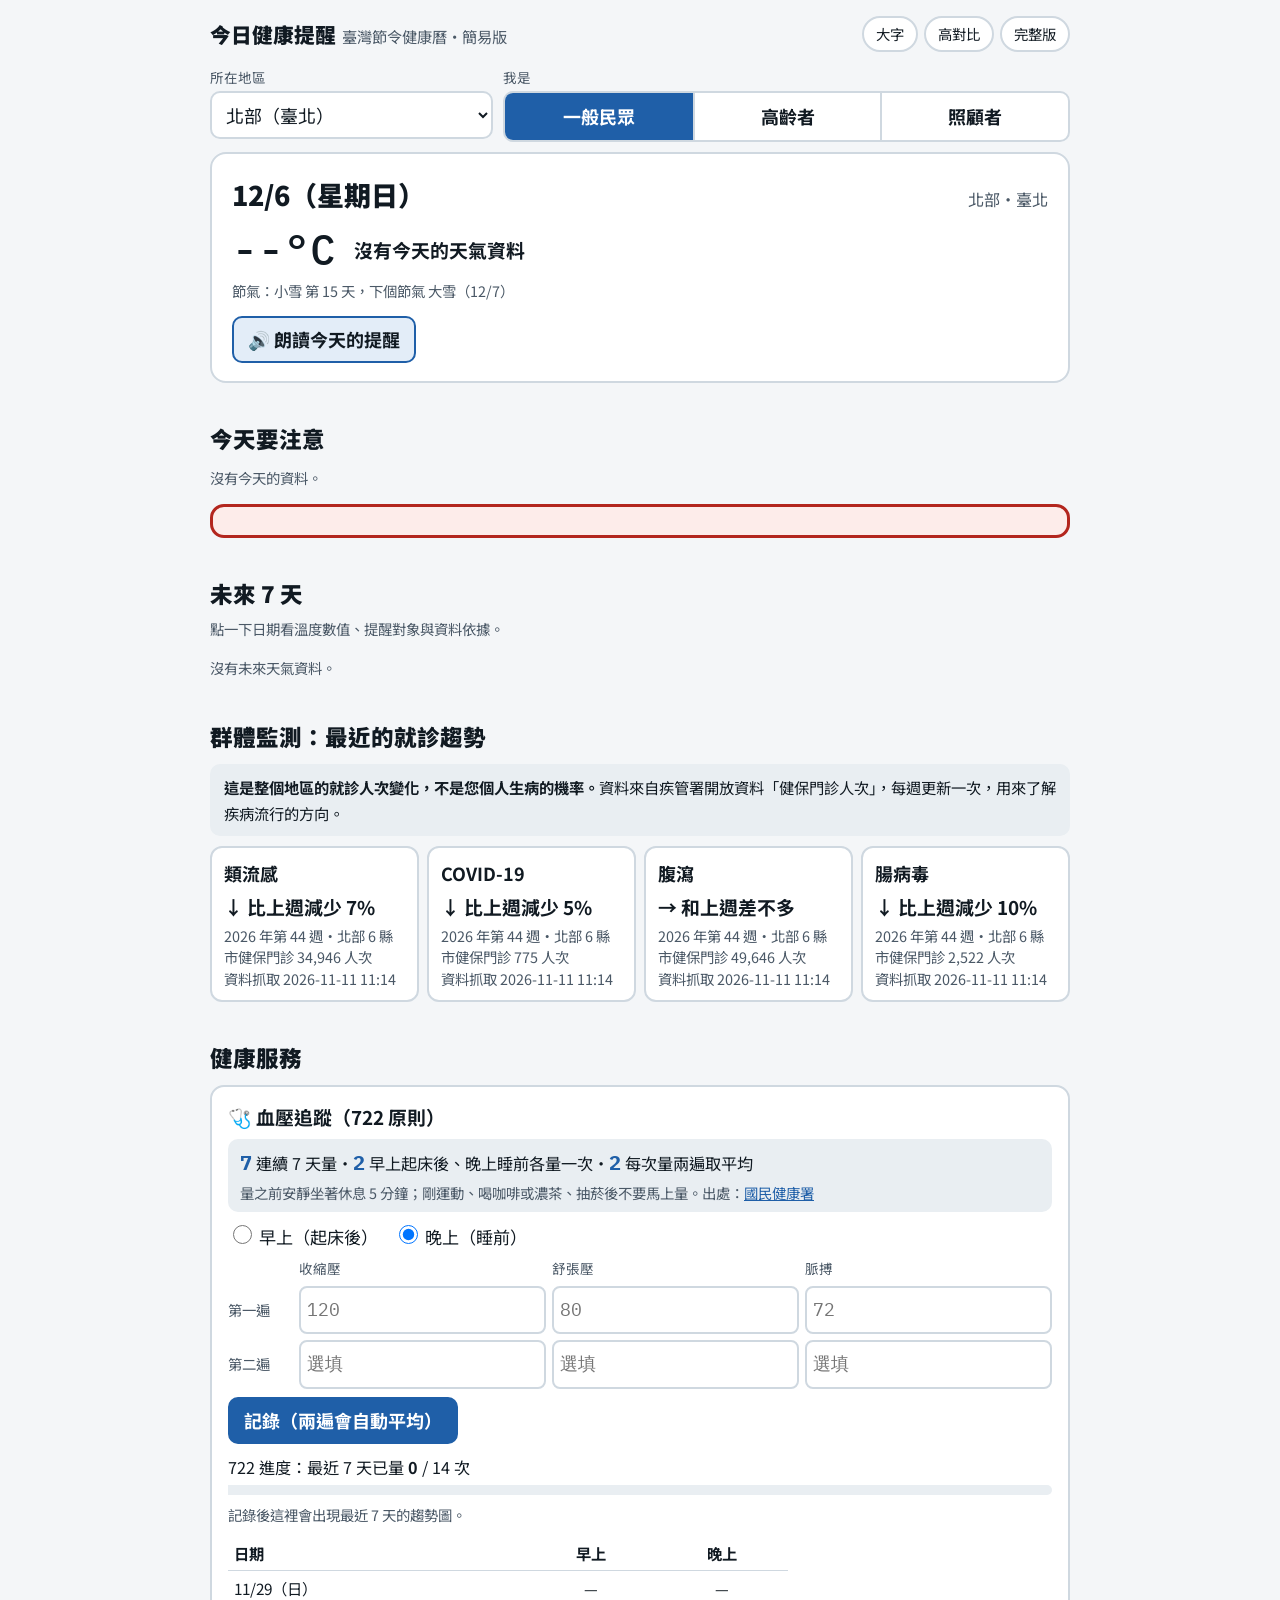
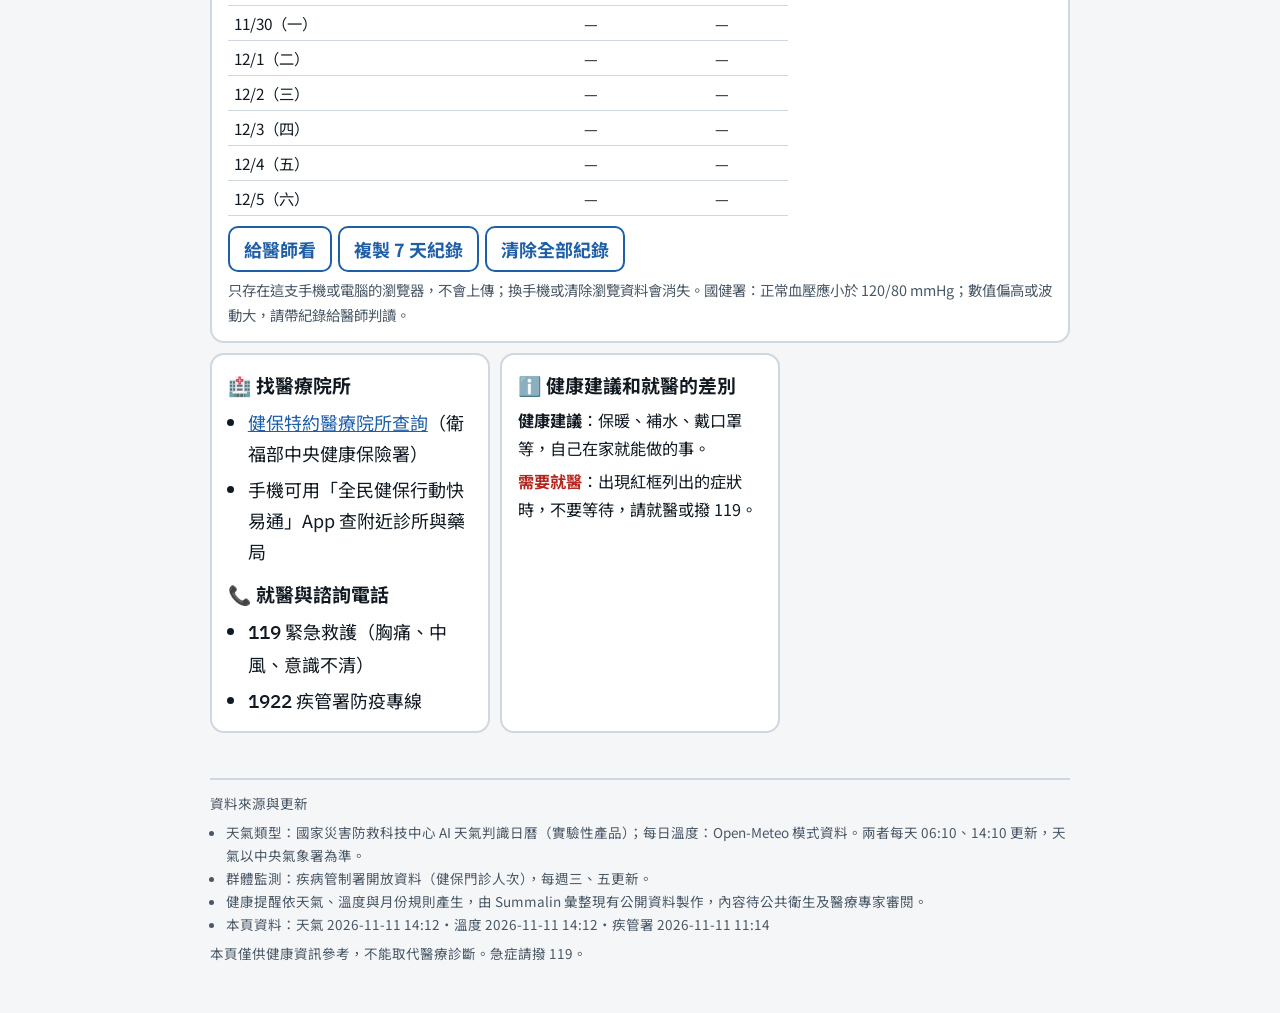
==== jieqi_health_web/site/v2/index.html @ 46d6a979 "新增第三版節令健康曆（依節氣與候排列）與 722 血壓追蹤；就醫警訊改用官方出處 - /v3/：每列一個節氣、分初候二候三候；本節氣統計與 1991–2020 同節氣平均比較；一年 24 節氣表；疾管" ====
<!doctype html>
<html lang="zh-Hant-TW">
<head>
<meta charset="utf-8">
<meta name="viewport" content="width=device-width, initial-scale=1, viewport-fit=cover">
<style>:root{padding-top:env(safe-area-inset-top,0px);padding-bottom:env(safe-area-inset-bottom,0px)}img{max-width:100%}[hidden]{display:none!important}</style>
</head>
<body>
<title>今日健康提醒</title>
<meta name="claude:viewport-fit-sides" content="cover">
<link rel="preconnect" href="https://fonts.googleapis.com">
<link rel="stylesheet" href="https://fonts.googleapis.com/css2?family=Noto+Sans+TC:wght@400;500;700;900&family=IBM+Plex+Mono:wght@500&display=swap">
<style>
/* 版型：單欄、大字、先給「今天要做什麼」，再給 7 天、群體監測與服務；所有風險同時有圖示＋文字等級 */
:root{
  --bg:#f4f6f8; --surface:#ffffff; --ink:#111a22; --muted:#4a5866; --line:#cfd8e0; --soft:#e9eef2;
  --accent:#1f5fa8; --accent-ink:#ffffff; --accent-soft:#e3edf8;
  --lv1:#2e7d5b; --lv2:#9a5b00; --lv3:#b3261e; --lv1-bg:#e3f2ea; --lv2-bg:#fdf0dc; --lv3-bg:#fbe4e2;
  --danger:#b3261e; --danger-bg:#fdecea;
  --f:"Noto Sans TC","PingFang TC","Microsoft JhengHei",sans-serif;
  --mono:"IBM Plex Mono",ui-monospace,Consolas,monospace;
  font-size:18px;
}
@media (prefers-color-scheme: dark){:root:not([data-theme="light"]){
  --bg:#0e141a; --surface:#16202a; --ink:#eef3f7; --muted:#a8b5c1; --line:#2c3a47; --soft:#1d2934;
  --accent:#7fb2ee; --accent-ink:#0e141a; --accent-soft:#1c2f45;
  --lv1:#6fd3a3; --lv2:#f2b45a; --lv3:#ff8a80; --lv1-bg:#173326; --lv2-bg:#3a2a12; --lv3-bg:#3f1c1a;
  --danger:#ff8a80; --danger-bg:#3f1c1a; color-scheme:dark}}
:root[data-theme="dark"]{
  --bg:#0e141a; --surface:#16202a; --ink:#eef3f7; --muted:#a8b5c1; --line:#2c3a47; --soft:#1d2934;
  --accent:#7fb2ee; --accent-ink:#0e141a; --accent-soft:#1c2f45;
  --lv1:#6fd3a3; --lv2:#f2b45a; --lv3:#ff8a80; --lv1-bg:#173326; --lv2-bg:#3a2a12; --lv3-bg:#3f1c1a;
  --danger:#ff8a80; --danger-bg:#3f1c1a; color-scheme:dark}
/* 高對比：黑底白字黃強調 */
:root[data-contrast="high"]{
  --bg:#000; --surface:#000; --ink:#fff; --muted:#fff; --line:#fff; --soft:#111;
  --accent:#ffd400; --accent-ink:#000; --accent-soft:#222;
  --lv1:#7dffb0; --lv2:#ffd400; --lv3:#ff6b6b; --lv1-bg:#000; --lv2-bg:#000; --lv3-bg:#000;
  --danger:#ff6b6b; --danger-bg:#000; color-scheme:dark}
:root[data-size="lg"]{font-size:22px}
body{background:var(--bg);color:var(--ink);font-family:var(--f);font-size:1rem;line-height:1.7;margin:0}
.wrap{max-width:860px;margin:0 auto;padding-block:16px 48px;padding-left:max(16px,env(safe-area-inset-left,0px));padding-right:max(16px,env(safe-area-inset-right,0px))}
a{color:var(--accent)}
button,select,input{font:inherit;color:var(--ink)}
:focus-visible{outline:3px solid var(--accent);outline-offset:2px}
.sub{font-size:.8rem;color:var(--muted)}
h2{font-size:1.25rem;margin:2rem 0 .5rem;font-weight:900}

/* 頂部 */
.top{display:flex;flex-wrap:wrap;align-items:center;justify-content:space-between;gap:8px 16px}
.brand{font-size:.85rem;color:var(--muted)}
.brand b{color:var(--ink);font-size:1.15rem;font-weight:900;margin-right:6px}
.tools{display:flex;flex-wrap:wrap;gap:6px}
.tbtn{border:2px solid var(--line);background:var(--surface);border-radius:999px;padding:4px 12px;font-size:.8rem;cursor:pointer}
.tbtn[aria-pressed="true"]{border-color:var(--accent);background:var(--accent);color:var(--accent-ink)}
.ctl{display:grid;grid-template-columns:minmax(0,1fr) minmax(0,2fr);gap:10px;margin:14px 0 10px}
@media (max-width:620px){.ctl{grid-template-columns:minmax(0,1fr)}}
.ctl label{display:block;font-size:.75rem;color:var(--muted);margin-bottom:2px}
select{width:100%;padding:8px 10px;border:2px solid var(--line);border-radius:10px;background:var(--surface)}
.seg{display:grid;grid-template-columns:repeat(3,minmax(0,1fr));border:2px solid var(--line);border-radius:10px;overflow:hidden;background:var(--surface)}
.seg button{border:0;background:transparent;padding:8px 4px;cursor:pointer;font-weight:700}
.seg button+button{border-left:2px solid var(--line)}
.seg button[aria-pressed="true"]{background:var(--accent);color:var(--accent-ink)}

/* 今日 */
.hero{background:var(--surface);border:2px solid var(--line);border-radius:16px;padding:18px 20px}
.hero-h{display:flex;flex-wrap:wrap;align-items:baseline;justify-content:space-between;gap:4px 12px}
.date{font-size:1.5rem;font-weight:900}
.place{font-size:.9rem;color:var(--muted)}
.wx{display:flex;flex-wrap:wrap;align-items:center;gap:6px 18px;margin:8px 0 4px}
.temp{font-family:var(--mono);font-size:2.4rem;font-weight:500;line-height:1.1;white-space:nowrap}
.wxt{font-size:1.05rem;font-weight:700}
.term{font-size:.8rem;color:var(--muted);margin-top:6px}
.read{margin-top:12px;border:2px solid var(--accent);background:var(--accent-soft);color:var(--ink);border-radius:10px;padding:6px 14px;font-weight:700;cursor:pointer}

/* 今天要注意 */
.items{display:flex;flex-direction:column;gap:10px}
.it{background:var(--surface);border:2px solid var(--line);border-left-width:8px;border-radius:12px;padding:12px 14px}
.it.l3{border-left-color:var(--lv3)}.it.l2{border-left-color:var(--lv2)}.it.l1{border-left-color:var(--lv1)}
.it-h{display:flex;flex-wrap:wrap;align-items:center;gap:6px 10px}
.it-h b{font-size:1.1rem}
.lv{font-size:.75rem;font-weight:900;padding:1px 10px;border-radius:999px;white-space:nowrap;border:2px solid currentColor}
.lv.l3{color:var(--lv3);background:var(--lv3-bg)}.lv.l2{color:var(--lv2);background:var(--lv2-bg)}.lv.l1{color:var(--lv1);background:var(--lv1-bg)}
.why{margin:4px 0 6px;color:var(--muted);font-size:.9rem}
.do{font-size:1rem}
.do b{color:var(--accent)}
.who{font-size:.8rem;color:var(--muted);margin-top:4px}
.check{list-style:none;margin:6px 0 0;padding:0;display:flex;flex-direction:column;gap:6px}
.check label{display:flex;gap:10px;align-items:flex-start;cursor:pointer}
.check input{width:1.3em;height:1.3em;margin-top:.2em;flex:none}
.check input:checked+span{text-decoration:line-through;color:var(--muted)}

/* 就醫 */
.danger{border:3px solid var(--danger);background:var(--danger-bg);border-radius:14px;padding:14px 16px;margin-top:14px}
.danger h3{margin:0 0 6px;font-size:1.1rem;color:var(--danger)}
.danger ul{margin:0;padding-left:1.2em}
.danger li+li{margin-top:4px}
.call{display:inline-block;font-family:var(--mono);font-weight:500;font-size:1.3rem;color:var(--danger);user-select:all}

/* 7 天 */
.days{display:flex;flex-direction:column;gap:8px}
details.day{background:var(--surface);border:2px solid var(--line);border-radius:12px}
details.day[open]{border-color:var(--accent)}
details.day summary{list-style:none;cursor:pointer;display:grid;grid-template-columns:5.2em 4.6em minmax(0,1fr) auto;gap:10px;align-items:center;padding:10px 12px}
details.day summary::-webkit-details-marker{display:none}
.dd{font-weight:900}
.dd small{display:block;font-weight:400;font-size:.75rem;color:var(--muted)}
.dt{font-family:var(--mono);font-size:.9rem;white-space:nowrap}
.dr{min-width:0}
.dr .rs{font-weight:700}
.dr .reason{display:block;font-size:.85rem;color:var(--muted)}
.chev{color:var(--muted);font-size:.8rem}
details.day[open] .chev{transform:rotate(180deg)}
@media (max-width:560px){details.day summary{grid-template-columns:4.4em minmax(0,1fr) auto}.dt{grid-column:2;grid-row:1}.dr{grid-column:1/-1;grid-row:2}.chev{grid-column:3;grid-row:1}}
.dbody{padding:0 14px 14px;border-top:1px dashed var(--line);font-size:.9rem}
.kv{display:grid;grid-template-columns:repeat(auto-fit,minmax(150px,1fr));gap:6px 14px;margin:10px 0}
.kv div span{display:block;font-size:.75rem;color:var(--muted)}
.kv div b{font-family:var(--mono);font-weight:500}
.src{font-size:.75rem;color:var(--muted);margin-top:8px}

/* 群體監測 */
.note{background:var(--soft);border-radius:10px;padding:10px 14px;font-size:.85rem}
.mon{display:grid;grid-template-columns:repeat(auto-fit,minmax(190px,1fr));gap:8px;margin-top:10px}
.mc{background:var(--surface);border:2px solid var(--line);border-radius:12px;padding:10px 12px}
.mc b{font-size:1rem}
.mc .chg{font-size:1.05rem;font-weight:700;margin:2px 0}
.mc .sub{line-height:1.5}

/* 服務 */
.svc{display:grid;grid-template-columns:repeat(auto-fit,minmax(240px,1fr));gap:10px}
.bpcard{grid-column:1/-1}
/* 血壓追蹤 */
.bpw h3{margin:0 0 6px;font-size:1.05rem}
.bp722{background:var(--soft);border-radius:10px;padding:8px 12px;font-size:.9rem;line-height:1.6}
.bp722 b{font-family:var(--mono);font-size:1.1rem;color:var(--accent)}
.bp722 .sub{display:block;margin-top:2px}
.bpslot{display:flex;flex-wrap:wrap;gap:6px 16px;margin:10px 0 6px;font-size:.95rem}
.bpslot input{width:1.1em;height:1.1em}
.bpgrid{display:grid;grid-template-columns:3.6em repeat(3,minmax(0,1fr));gap:6px;align-items:center;margin-bottom:8px}
.bph{font-size:.75rem;color:var(--muted)}
.bpr{font-size:.8rem;color:var(--muted)}
.bpgrid input{width:100%;box-sizing:border-box;padding:7px 6px;border:2px solid var(--line);border-radius:8px;background:var(--surface);font-family:var(--mono);font-size:1rem}
.bpprog{margin:10px 0 4px;font-size:.9rem}
.bpprog .bar{height:10px;background:var(--soft);border-radius:0 5px 5px 0;margin-top:4px;overflow:hidden}
.bpprog .bar i{display:block;height:100%;background:var(--accent);border-radius:0 5px 5px 0}
.bpchart{position:relative;margin:8px 0;max-width:560px}
.bpchart svg{width:100%;height:auto;display:block}
.bpchart .tip{position:absolute;pointer-events:none;background:var(--ink);color:var(--bg);font-size:.75rem;padding:3px 8px;border-radius:6px;white-space:nowrap;transform:translate(-50%,-115%)}
.bplg{display:flex;flex-wrap:wrap;gap:4px 14px;font-size:.8rem;color:var(--muted)}
.bplg i{display:inline-block;width:14px;height:3px;vertical-align:middle;margin-right:4px;border-radius:2px}
.bptblwrap{overflow-x:auto;max-width:560px}
.bptbl{border-collapse:collapse;width:100%;font-size:.85rem;font-variant-numeric:tabular-nums}
.bptbl th,.bptbl td{border-bottom:1px solid var(--line);padding:4px 6px;text-align:center;white-space:nowrap}
.bptbl th:first-child,.bptbl td:first-child{text-align:left}
.bptbl .avg td{font-weight:700;border-top:2px solid var(--line);white-space:normal}
.bpact{display:flex;flex-wrap:wrap;gap:6px;margin:10px 0 6px}
.bpdoc{border:2px solid var(--accent);border-radius:12px;padding:12px 14px;margin:6px 0;font-size:1.15rem;line-height:1.8}
.bpdoc h4{margin:0 0 4px;font-size:1.2rem}
.bpdoc table{border-collapse:collapse;width:100%;font-variant-numeric:tabular-nums}
.bpdoc td,.bpdoc th{border-bottom:1px solid var(--line);padding:2px 6px;text-align:center}
.bpdoc td:first-child,.bpdoc th:first-child{text-align:left}
.dsrc{display:block;font-size:.75rem;color:var(--muted)}

.card{background:var(--surface);border:2px solid var(--line);border-radius:14px;padding:14px 16px;min-width:0}
.card h3{margin:0 0 6px;font-size:1.05rem}
.bp{display:grid;grid-template-columns:repeat(3,minmax(0,1fr));gap:6px;margin:6px 0}
.bp label{font-size:.75rem;color:var(--muted)}
.bp input{width:100%;box-sizing:border-box;padding:8px;border:2px solid var(--line);border-radius:8px;background:var(--surface);font-family:var(--mono)}
.btn{border:2px solid var(--accent);background:var(--accent);color:var(--accent-ink);border-radius:10px;padding:6px 14px;font-weight:700;cursor:pointer}
.btn.ghost{background:transparent;color:var(--accent)}
.bplist{list-style:none;padding:0;margin:8px 0 0;font-size:.85rem}
.bplist li{display:flex;justify-content:space-between;gap:8px;border-top:1px dashed var(--line);padding:4px 0;font-variant-numeric:tabular-nums}
.links{margin:0;padding-left:1.1em}
.links li+li{margin-top:6px}
.msg{font-size:.85rem;margin-top:6px}

footer{margin-top:2.5rem;padding-top:12px;border-top:2px solid var(--line);font-size:.75rem;color:var(--muted)}
footer ul{padding-left:1.2em;margin:6px 0}
@media (prefers-reduced-motion:reduce){*{transition:none!important}}
</style>

<div class="wrap">
  <div class="top">
    <div class="brand"><b>今日健康提醒</b>臺灣節令健康曆・簡易版</div>
    <div class="tools" role="group" aria-label="顯示設定">
      <button class="tbtn" id="t-size" aria-pressed="false">大字</button>
      <button class="tbtn" id="t-contrast" aria-pressed="false">高對比</button>
      <a class="tbtn" href="../" style="text-decoration:none;color:inherit">完整版</a>
    </div>
  </div>

  <div class="ctl">
    <div><label for="region">所在地區</label>
      <select id="region"><option value="北部">北部（臺北）</option><option value="中部">中部（臺中）</option><option value="南部">南部（高雄）</option><option value="東部">東部（宜蘭）</option></select></div>
    <div><label id="role-l">我是</label>
      <div class="seg" role="group" aria-labelledby="role-l">
        <button data-role="public" aria-pressed="true">一般民眾</button>
        <button data-role="elder" aria-pressed="false">高齡者</button>
        <button data-role="carer" aria-pressed="false">照顧者</button>
      </div></div>
  </div>

  <section class="hero" aria-live="polite">
    <div class="hero-h"><div class="date" id="h-date">—</div><div class="place" id="h-place"></div></div>
    <div class="wx"><div class="temp" id="h-temp">--°C</div><div><div class="wxt" id="h-wx">讀取中…</div><div class="sub" id="h-wxsub"></div></div></div>
    <div class="term" id="h-term"></div>
    <button class="read" id="read" hidden>🔊 朗讀今天的提醒</button>
  </section>

  <h2 id="today-h">今天要注意</h2>
  <div class="items" id="items"></div>
  <div class="danger" id="danger"></div>

  <h2>未來 7 天</h2>
  <p class="sub" style="margin-top:-4px">點一下日期看溫度數值、提醒對象與資料依據。</p>
  <div class="days" id="days"></div>

  <h2>群體監測：最近的就診趨勢</h2>
  <div class="note"><b>這是整個地區的就診人次變化，不是您個人生病的機率。</b>資料來自疾管署開放資料「健保門診人次」，每週更新一次，用來了解疾病流行的方向。</div>
  <div class="mon" id="mon"></div>

  <h2>健康服務</h2>
  <div class="svc">
    <div class="card bpcard">
<div class="bpw" id="bpw">
  <h3>🩺 血壓追蹤（722 原則）</h3>
  <div class="bp722">
    <b>7</b> 連續 7 天量・<b>2</b> 早上起床後、晚上睡前各量一次・<b>2</b> 每次量兩遍取平均
    <span class="sub">量之前安靜坐著休息 5 分鐘；剛運動、喝咖啡或濃茶、抽菸後不要馬上量。出處：<a href="https://www.mohw.gov.tw/cp-2704-87239-1.html" target="_blank" rel="noopener">國民健康署</a></span>
  </div>
  <form id="bp-form" autocomplete="off">
    <div class="bpslot" role="radiogroup" aria-label="量測時段">
      <label><input type="radio" name="bp-slot" value="am" id="bp-am"> 早上（起床後）</label>
      <label><input type="radio" name="bp-slot" value="pm" id="bp-pm"> 晚上（睡前）</label>
    </div>
    <div class="bpgrid">
      <span></span><span class="bph">收縮壓</span><span class="bph">舒張壓</span><span class="bph">脈搏</span>
      <span class="bpr">第一遍</span>
      <input id="bp-s1" inputmode="numeric" aria-label="第一遍收縮壓" placeholder="120" required>
      <input id="bp-d1" inputmode="numeric" aria-label="第一遍舒張壓" placeholder="80" required>
      <input id="bp-p1" inputmode="numeric" aria-label="第一遍脈搏" placeholder="72">
      <span class="bpr">第二遍</span>
      <input id="bp-s2" inputmode="numeric" aria-label="第二遍收縮壓" placeholder="選填">
      <input id="bp-d2" inputmode="numeric" aria-label="第二遍舒張壓" placeholder="選填">
      <input id="bp-p2" inputmode="numeric" aria-label="第二遍脈搏" placeholder="選填">
    </div>
    <button class="btn" type="submit">記錄（兩遍會自動平均）</button>
  </form>
  <div class="msg" id="bp-msg" role="status"></div>
  <div class="bpprog" id="bp-prog"></div>
  <div class="bpchart" id="bp-chart"></div>
  <div class="bptblwrap"><table class="bptbl" id="bp-tbl"></table></div>
  <div class="bpact">
    <button class="btn ghost" type="button" id="bp-doc">給醫師看</button>
    <button class="btn ghost" type="button" id="bp-copy">複製 7 天紀錄</button>
    <button class="btn ghost" type="button" id="bp-clear">清除全部紀錄</button>
  </div>
  <div class="bpdoc" id="bp-docview" hidden></div>
  <div class="sub">只存在這支手機或電腦的瀏覽器，不會上傳；換手機或清除瀏覽資料會消失。國健署：正常血壓應小於 120/80 mmHg；數值偏高或波動大，請帶紀錄給醫師判讀。</div>
</div>

    </div>
    <div class="card">
      <h3>🏥 找醫療院所</h3>
      <ul class="links">
        <li><a href="https://info.nhi.gov.tw/INAE1000/INAE1000S01" target="_blank" rel="noopener">健保特約醫療院所查詢</a>（衛福部中央健康保險署）</li>
        <li>手機可用「全民健保行動快易通」App 查附近診所與藥局</li>
      </ul>
      <h3 style="margin-top:12px">📞 就醫與諮詢電話</h3>
      <ul class="links">
        <li><span class="call" style="font-size:1.05rem;color:var(--ink)">119</span> 緊急救護（胸痛、中風、意識不清）</li>
        <li><span class="call" style="font-size:1.05rem;color:var(--ink)">1922</span> 疾管署防疫專線</li>
      </ul>
    </div>
    <div class="card">
      <h3>ℹ️ 健康建議和就醫的差別</h3>
      <p style="margin:0;font-size:.9rem"><b>健康建議</b>：保暖、補水、戴口罩等，自己在家就能做的事。</p>
      <p style="margin:6px 0 0;font-size:.9rem"><b style="color:var(--danger)">需要就醫</b>：出現紅框列出的症狀時，不要等待，請就醫或撥 119。</p>
    </div>
  </div>

  <footer>
    <div>資料來源與更新</div>
    <ul>
      <li>天氣類型：國家災害防救科技中心 AI 天氣判識日曆（實驗性產品）；每日溫度：Open-Meteo 模式資料。兩者每天 06:10、14:10 更新，天氣以中央氣象署為準。</li>
      <li>群體監測：疾病管制署開放資料（健保門診人次），每週三、五更新。</li>
      <li>健康提醒依天氣、溫度與月份規則產生，由 Summalin 彙整現有公開資料製作，內容待公共衛生及醫療專家審閱。</li>
      <li id="f-upd"></li>
    </ul>
    本頁僅供健康資訊參考，不能取代醫療診斷。急症請撥 119。
  </footer>
</div>

<script>
(function(){
const $=id=>document.getElementById(id);
const esc=s=>String(s??'').replace(/[&<>"']/g,c=>({'&':'&amp;','<':'&lt;','>':'&gt;','"':'&quot;',"'":'&#39;'}[c]));
const WD='日一二三四五六';
let DATA=null, REGION='北部', ROLE='public';

// ===== 天文：太陽視黃經 =====
const rad=Math.PI/180;
function sunLon(jd){const T=(jd-2451545)/36525;const L0=280.46646+36000.76983*T+0.0003032*T*T;const M=(357.52911+35999.05029*T-0.0001537*T*T)*rad;const C=(1.914602-0.004817*T-0.000014*T*T)*Math.sin(M)+(0.019993-0.000101*T)*Math.sin(2*M)+0.000289*Math.sin(3*M);const om=(125.04-1934.136*T)*rad;const l=L0+C-0.00569-0.00478*Math.sin(om);return((l%360)+360)%360;}
const toJD=ms=>ms/86400000+2440587.5, fromJD=jd=>(jd-2440587.5)*86400000;
function solve(t,g){let jd=g;for(let i=0;i<8;i++){const d=((t-sunLon(jd)+540)%360)-180;jd+=d*365.2422/360;}return jd;}
function tw(jd){const t=new Date(fromJD(jd)+8*3600000);return{y:t.getUTCFullYear(),m:t.getUTCMonth()+1,d:t.getUTCDate()};}
function ymdJD(s){const[y,m,d]=s.split('-').map(Number);return toJD(Date.UTC(y,m-1,d,15,59));}
function todayYMD(){const t=tw(toJD(Date.now()));return`${t.y}-${String(t.m).padStart(2,'0')}-${String(t.d).padStart(2,'0')}`;}
function termAt(ymd){const jd=ymdJD(ymd),lon=sunLon(jd),i=Math.floor(lon/15);const st=solve(i*15,jd-(lon-i*15)*365.2422/360);return{jd,lon,i,st};}

// ===== 節氣內容（黃經 0,15,…,345）=====
const S={sp:'spring',su:'summer',au:'autumn',wi:'winter'};
const T=[
 ['春分',S.sp,'晝夜等長，鋒面頻繁；春季境外汙染與沙塵常使空品轉差。',['過敏性鼻炎、氣喘、COPD 惡化','溫差大，血壓波動'],['外出前查看空品 AQI','依醫囑使用藥物'],['空品預警連結社區據點與長照機構']],
 ['清明',S.sp,'春雨綿綿、氣溫回升，掃墓移動人潮多。',['腸病毒開始上升','掃墓跌倒、蜂螫、熱衰竭'],['掃墓避開正午、穿防滑鞋','祭品不要久放再吃'],['教保機構腸病毒衛教']],
 ['穀雨',S.sp,'雨量增加、轉為悶熱，黴菌與塵蟎容易孳生。',['腸病毒升溫','黴菌與塵蟎過敏','細菌性食物中毒'],['寢具熱水清洗、室內除濕','剩菜盡快冷藏'],['食品衛生稽查']],
 ['立夏',S.su,'入夏，氣溫明顯上升，梅雨鋒面即將報到。',['腸病毒接近高峰','熱傷害開始出現'],['少量多次喝水','住家內外倒積水'],['熱傷害預警上線']],
 ['小滿',S.su,'梅雨季，豪雨可能引發淹水與土石流。',['腸病毒高峰','淹水後鉤端螺旋體、類鼻疽'],['淹水清理穿雨鞋戴手套','準備防災包與 3 天份藥物'],['更新長照機構與行動不便者撤離名冊']],
 ['芒種',S.su,'梅雨後期，高溫高濕，午後雷陣雨。',['腸病毒重症好發','熱傷害','皮膚黴菌感染'],['室內熱時開冷氣或電扇','留意尿量減少與頭暈'],['熱危害警示發給關懷員']],
 ['夏至',S.su,'日照最長，午後雷陣雨頻繁。',['熱衰竭、熱中暑','腸胃炎','登革熱'],['10–14 時避免外出','室內也會中暑'],['設置清涼避暑據點']],
 ['小暑',S.su,'颱風季開始，炎熱潮濕。',['熱傷害','颱風外傷與停電'],['颱風前備妥藥物與行動電源','維生器材使用者備援電源'],['維生器材用電名冊與優先復電']],
 ['大暑',S.su,'全年最熱，高溫可達 35°C 以上。',['熱中暑','脫水、泌尿道感染','高溫心血管事件'],['分次喝水，心腎病人依醫囑','體溫持續上升、意識不清，立即就醫或撥 119'],['長照與居服排班避開高溫']],
 ['立秋',S.au,'名為入秋，實際仍炎熱，颱風活躍。',['颱風豪雨後類鼻疽、鉤端螺旋體','登革熱上升'],['災後清理戴口罩、雨鞋、手套','清除積水容器'],['災後感染症監測']],
 ['處暑',S.au,'暑氣漸消，南部仍濕熱，颱風豪雨不斷。',['登革熱升溫','開學後腸病毒小高峰'],['防蚊、清積水','出現重症警示徵象儘速就醫'],['登革熱擴散預警']],
 ['白露',S.au,'早晚轉涼，日夜溫差加大；南部登革熱進入高峰。',['登革熱高峰','開學群聚呼吸道感染','溫差血壓波動'],['早晚加外套','長者務必防蚊'],['準備疫苗接種動線']],
 ['秋分',S.au,'東北季風開始影響北部；秋颱與東北季風共伴易致豪雨。',['登革熱高峰','共伴效應豪雨','過敏性鼻炎'],['注意豪雨特報','鼻炎氣喘回診調藥'],['長照機構防災計畫檢查']],
 ['寒露',S.au,'北部轉涼、中南部乾燥；10/1 公費流感與新冠疫苗開打。',['流感、新冠接種期','空品轉差'],['65 歲以上儘早接種疫苗','依資格補種肺炎鏈球菌疫苗'],['機構住民與員工接種率追蹤']],
 ['霜降',S.au,'日夜溫差大，空品持續轉差。',['流感升溫','低溫心血管事件','皮膚乾癢'],['起床先坐起再下床','規律量血壓'],['低溫特報與獨居關懷名單']],
 ['立冬',S.wi,'入冬，東北季風增強；北部與東北部濕冷，中南部乾燥、溫差大。',['流感流行期','降溫後心肌梗塞、中風','一氧化碳中毒、諾羅病毒'],['頭頸手腳保暖','胸痛、單側無力打 119','熱水器裝在室外'],['寒流期間優先關懷獨居長者','機構腹瀉與發燒群聚通報']],
 ['小雪',S.wi,'冷空氣更頻繁，開始有大陸冷氣團；中南部 PM2.5 上升。',['流感、RSV、肺炎鏈球菌','寒流後一週內心血管事件','空汙加重 COPD'],['寒流後一週仍注意胸悶頭暈','AQI 高時戴口罩'],['寒流後急診量能']],
 ['大雪',S.wi,'寒流機會增加，平地可能低於 10°C。',['低溫死亡風險升高','一氧化碳中毒高峰','諾羅病毒群聚'],['不要燒炭取暖','貝類煮熟、肥皂洗手'],['低溫特報觸發獨居訪視與街友收容']],
 ['冬至',S.wi,'夜最長，寒流頻繁；進補與聚餐多。',['流感高峰','進補飲酒加重心血管負擔','一氧化碳、諾羅'],['進補不配酒','湯圓小口吃'],['門急診分流']],
 ['小寒',S.wi,'全年最冷時段之一，寒流常見。',['低溫心血管與呼吸道死亡高峰','失溫','一氧化碳中毒'],['室內也要穿暖','獨居長者每天聯繫家人'],['低溫特報當天電話問安與送餐察看']],
 ['大寒',S.wi,'最冷節氣，春節前人潮移動、聚餐多。',['流感、新冠升溫','低溫心血管事件','聚餐腸胃炎'],['返鄉前補打疫苗','依醫囑使用藥物'],['春節醫療院所輪值']],
 ['立春',S.sp,'冬春交替，冷氣團仍頻繁；春節返鄉聚集。',['春節後流感高峰','低溫心血管事件'],['不舒服不要拖到年後','長者坐離門口避風'],['機構訪客有症狀暫緩探視']],
 ['雨水',S.sp,'降雨增加、濕冷，春雨開始。',['呼吸道感染持續','濕滑跌倒'],['浴室防滑墊與扶手','雨天穿防滑鞋'],['居家無障礙與防跌補助宣導']],
 ['驚蟄',S.sp,'回暖但寒流可能回馬槍，蟲媒開始活動。',['溫差心血管事件','過敏、氣喘','境外移入登革熱'],['不要太早收起冬衣','返國發燒告知旅遊史'],['病媒蚊孳生源清除啟動']],
].map(a=>({n:a[0],s:a[1],c:a[2],f:a[3],e:a[4],g:a[5]}));

// ===== 天氣類型 → 健康風險 規則 =====
const G={
  old:'65 歲以上長者', solo:'獨居長者', cvd:'高血壓、心臟病、中風病史', dm:'糖尿病', ckd:'慢性腎病、洗腎',
  copd:'COPD、氣喘', baby:'嬰幼兒', ltc:'長照機構住民', unvax:'未接種疫苗者', outdoor:'戶外工作者',
  mob:'行動不便、失能者', home:'街友', vent:'使用居家呼吸器、製氧機者', oldhouse:'老舊公寓住戶', skin:'異位性皮膚炎', imm:'免疫力低下者', care:'照顧孫輩的長者', preg:'孕婦',
  allergy:'過敏性鼻炎、過敏體質', urt:'曾有蕁麻疹者', bed:'臥床、長期穿尿布者'
};
function parseWx(d){
  const t=(d.type||'')+' '+(d.season||''), m=+d.date.slice(5,7);
  let season=/冬/.test(d.season)?'wi':/梅/.test(d.season)?'me':/春/.test(d.season)?'sp':/夏/.test(d.season)?'su':/秋/.test(d.season)?'au':
    ([12,1,2].includes(m)?'wi':[3,4].includes(m)?'sp':[5,6].includes(m)?'me':[7,8,9].includes(m)?'su':'au');
  return{season,m,
    ne:/東北/.test(t), n:/偏北|北風|北方/.test(t)&&!/東北/.test(t), cold:/寒流|冷氣團|冷高壓|寒潮/.test(t),
    sw:/西南/.test(t), s:/偏南|南風/.test(t)&&!/西南/.test(t), e:/偏東|東風/.test(t)&&!/東北/.test(t),
    front:/鋒面/.test(t), ty:/颱/.test(t), high:/高壓|太平洋/.test(t)&&!/冷高壓/.test(t), conv:/對流|雷/.test(t),
    wet:d.rain||(/多雨|豪雨|大雨|降雨/.test(t)&&!/少雨/.test(t)), dry:/少雨|無雨|乾/.test(t)||(!d.rain&&!/雨/.test(t)),
    region:(t.match(/北部|中部|南部|東部|東北部|西半部|迎風/)||[''])[0]};
}
// 白話說明（本平台撰寫，非 NCDR 官方定義）
const WX_TEXT={
  '東北風少雨':'東北季風影響，北部、東北部多雲偶有短暫雨，中南部晴朗乾燥、日夜溫差大；中南部在背風側，空氣汙染物容易累積。',
  '東北風多雨':'東北季風帶來水氣，迎風面的北部、東北部與東部降雨明顯、濕冷；中南部多雲。',
  '偏北風':'風向偏北，冷空氣較直接南下，各地早晚偏涼；西半部大致晴朗乾燥，溫差大。',
};
function wxText(d,f){
  if(WX_TEXT[d.type])return WX_TEXT[d.type];
  const p=[];
  if(f.cold)p.push('冷空氣強，各地明顯降溫');
  if(f.ne)p.push('東北季風影響'); if(f.n)p.push('風向偏北，氣溫偏低');
  if(f.sw)p.push('西南氣流帶來充沛水氣，中南部易有大雨'); if(f.s)p.push('偏南風，溫暖潮濕');
  if(f.e)p.push('偏東風，東半部易有雨、西半部偏熱'); if(f.front)p.push('鋒面通過，降雨並可能降溫');
  if(f.ty)p.push('颱風影響，風雨與災害風險高'); if(f.high)p.push('高壓籠罩，晴朗炎熱');
  if(f.conv)p.push('午後對流旺盛，局部雷陣雨');
  p.push(f.wet?'有降雨':'降雨少');
  return p.join('，')+'。';
}
// 每日最高／最低溫（Open-Meteo），依地區取代表測站
function tempOf(date,region){
  const st=STN[region][0], s=DATA&&DATA.temp&&DATA.temp.stations&&DATA.temp.stations[st];
  if(!s||!s[date])return null;
  const pd=new Date(Date.parse(date+'T00:00:00Z')-86400000).toISOString().slice(0,10), p=s[pd], [mx,mn]=s[date];
  return{st,mx,mn,rng:mx-mn,dmn:p?mn-p[1]:0};
}
// 地區加權：某些風險在特定地區較明顯
const RW={air:{中部:1,南部:1,東部:-1},wetcold:{北部:1,東部:1,中部:-1,南部:-1},dengue:{南部:1,北部:-1,東部:-1},heat:{中部:0,南部:0}};
function risks(d,region){
  const f=parseWx(d), out=[], cool=['au','wi','sp'].includes(f.season), wintery=f.season==='wi'||[12,1,2].includes(f.m);
  const add=(k,lv,name,why,groups,act)=>{lv+=(RW[k]&&RW[k][region])||0; if(lv>=1)out.push({k,lv:Math.min(3,lv),name,why,groups:groups.map(g=>G[g]),act});};
  const tp=tempOf(d.date,region);
  const cold10=!!(tp&&tp.mn<=10), drop=!!(tp&&tp.dmn<=-5);
  const tt=tp?`（${tp.st}最低 ${tp.mn.toFixed(0)}°C${tp.dmn<=-3?`，比前一天低 ${(-tp.dmn).toFixed(0)}°C`:''}）`:'';
  const cvdOn=tp?(tp.mn<=16||drop||f.cold):((f.ne||f.n||f.cold)&&cool);
  if(cvdOn)
    add('cvd',f.cold||cold10||drop?3:(tp?(tp.mn<=13||wintery?2:1):(wintery?3:2)),'心血管・中風','冷空氣使氣溫下降、日夜溫差加大'+tt+'，血管收縮、血壓上升；低溫效應會延遲數天，冷空氣過後一週仍要留意。',
      ['old','cvd','dm','ckd','solo'],'早晚與清晨出門保暖頭頸手腳；每天量血壓、依醫囑使用藥物；「微笑」臉部不對稱、「舉手」一手垂下、「說你好」講不清楚，任一情形儘快撥 119 並記下發生時間（國健署）。');
  const fluSeason=[11,12,1,2].includes(f.m);
  if(f.ne||f.n||f.cold||(f.wet&&cool)||fluSeason)
    add('resp',wintery||f.cold||(tp&&tp.mn<=12)?3:2,'呼吸道感染',(fluSeason?'現在是流感流行期（約 11 月到隔年 2 月）；':'')+'涼冷天氣使人待在室內、門窗緊閉，流感、新冠、RSV 與肺炎鏈球菌容易傳播；長者重症比例最高。',
      ['old','baby','copd','ltc','unvax'],'接種流感、新冠、肺炎鏈球菌疫苗；有症狀戴口罩在家休息；出現呼吸困難、呼吸急促、發紺、血痰、胸痛、意識改變或低血壓等流感危險徵兆，儘速就醫（疾管署）。');
  if((f.ne||f.n)&&f.dry&&cool)
    add('air',1,'空氣品質・氣喘 COPD','東北季風期間中南部位於背風側，風弱時 PM2.5 等汙染物累積；乾冷空氣也會刺激呼吸道。',
      ['copd','cvd','old','baby'],'查看空品 AQI，超過 100 減少戶外活動並戴口罩；依醫囑使用藥物。');
  if(f.ne&&f.wet)
    add('wetcold',2,'濕冷・跌倒','迎風面持續降雨、濕冷，路面與浴室濕滑；濕冷也讓關節不適、活動量下降。',
      ['old','mob','solo'],'浴室加防滑墊與扶手，雨天外出穿防滑鞋；室內保持溫暖乾燥。');
  if(f.cold||((f.ne||f.n)&&wintery)||(tp&&tp.mn<=12))
    add('co',f.cold||(tp&&tp.mn<=8)?3:2,'一氧化碳中毒','天冷門窗緊閉、熱水器裝在室內或加蓋陽台，燃燒不完全產生一氧化碳。',
      ['oldhouse','solo','old'],'熱水器裝在室外、洗澡時開窗；頭痛頭暈想吐立即開窗離開；不要燒炭取暖。');
  if(f.dry&&cool&&(f.ne||f.n||f.cold))
    add('skin',1,'皮膚乾癢・乾燥型濕疹','空氣乾燥加上洗熱水澡，皮膚屏障受損；長者皮脂分泌少，小腿、背部容易乾裂發癢，抓破後可能感染。',
      ['old','skin','dm'],'洗澡水不超過 40°C、少用肥皂，洗完 3 分鐘內擦乳液；剪短指甲避免抓破。');
  // 過敏性鼻炎・蕁麻疹：日夜溫差大、天氣類型轉換、轉季月份
  const swing=tp?tp.rng>=8:(cool&&f.dry&&(f.ne||f.n)), turn=!!d._turn, shoulder=[3,4,10,11].includes(f.m);
  if(swing||turn||shoulder)
    add('allergy',(swing&&(turn||shoulder||(tp&&tp.rng>=10)))?2:1,'過敏性鼻炎・蕁麻疹','日夜溫差大或天氣型態轉換時，鼻黏膜與皮膚對冷熱刺激敏感，容易打噴嚏、鼻塞，或出現冷熱引起的蕁麻疹。'+(tp?`${tp.st}日夜溫差約 ${tp.rng.toFixed(0)}°C。`:'')+(turn?'這天的天氣類型和前一天不同。':''),
      ['allergy','urt','copd','skin'],'早晚出門戴口罩、圍巾保暖口鼻；依醫囑使用藥物。');
  // 濕疹・汗疹・黴菌：高溫高濕
  if(['su','me'].includes(f.season)&&(f.wet||f.s||f.sw||f.high||f.conv||f.season==='me'))
    add('eczema',f.season==='me'||f.wet?2:1,'濕疹・汗疹・皮膚黴菌','高溫潮濕讓汗水悶在皮膚皺摺處，容易長汗疹、濕疹，也利於黴菌（股癬、念珠菌）孳生；臥床與穿尿布的長者最常見。',
      ['bed','dm','old','baby'],'衣物選透氣吸汗材質，汗濕就換；皮膚皺摺處保持乾爽；照顧臥床者每 2 小時翻身並檢查尿布區皮膚。');
  const heatOld=['su','me'].includes(f.season)&&(f.high||f.s||f.conv||f.e||(f.sw&&!f.wet)||(f.season==='su'&&f.dry));
  if(tp?tp.mx>=30:heatOld)
    add('heat',tp?(tp.mx>=34?3:tp.mx>=32?2:1):(f.high||f.season==='su'?3:2),'熱傷害','高溫潮濕使身體散熱困難'+(tp?`（${tp.st}最高 ${tp.mx.toFixed(0)}°C）`:'')+'；長者體溫調節較差，在室內不開冷氣也可能中暑。',
      ['old','solo','cvd','ckd','outdoor','baby'],'10–14 時避免戶外活動，少量多次喝水；室內開冷氣或電扇；不舒服時先移到陰涼處、喝加少許鹽的冷開水；體溫持續上升、呼吸困難或意識持續不清，立即就醫或撥 119（國健署）。');
  if(f.wet&&(f.sw||f.front||f.ty||['me','su'].includes(f.season)))
    add('flood',f.ty?3:2,'豪雨後感染','豪雨淹水後，汙水與土壤散播鉤端螺旋體、類鼻疽菌；傷口接觸汙水易感染。',
      ['dm','ckd','imm','outdoor'],'清理時穿雨鞋、戴手套口罩；有傷口避免接觸汙水，發燒就醫並告知接觸史。');
  if(f.m>=6&&f.m<=11&&(f.wet||f.s||f.sw||f.season==='su'))
    add('dengue',f.m>=8&&f.m<=10?2:1,'登革熱','雨後積水容器孳生病媒蚊，氣溫高時傳播快；長者與二次感染者重症風險較高。',
      ['old','cvd','dm'],'清除積水容器、穿淺色長袖、用防蚊液；出現腹部疼痛及壓痛、持續性嘔吐、黏膜出血、嗜睡或躁動不安等重症警示徵象，儘速就醫並告知旅遊史（疾管署）。');
  if(f.ty)
    add('typhoon',3,'颱風外傷・停電','強風豪雨造成外傷、停電與交通中斷，維生器材與洗腎、透析治療可能受影響。',
      ['vent','ckd','mob','ltc'],'備妥 3 天份藥物、行動電源與備援電源；依通知提前撤離。');
  if(['me','su'].includes(f.season))
    add('gi',f.season==='su'?2:1,'食物中毒・腸胃炎','高溫潮濕利於細菌孳生，食物在室溫下放置過久易引起中毒。',
      ['ltc','baby','old'],'生熟食分開、剩菜盡快冷藏；腹瀉時補充水分電解質。');
  else if(wintery||f.m===11||f.m===3)
    add('gi',1,'諾羅病毒','冬季諾羅病毒流行，長照機構與學校容易群聚。',['ltc','baby','old'],'貝類煮熟；如廁後用肥皂洗手（酒精效果有限）；嘔吐物用漂白水處理。');
  if(f.m>=4&&f.m<=7)
    add('ev',f.m>=5&&f.m<=6?2:1,'腸病毒','每年 5–6 月為高峰，祖父母照顧孫輩時容易互相傳染。',['baby','care','preg'],'照顧嬰幼兒前後用肥皂洗手；孫輩有手足口症狀時避免共用餐具。');
  if(!out.length)
    out.push({k:'calm',lv:1,name:'天氣平穩',why:'這個天氣類型沒有明顯的健康風險訊號。',groups:[G.old],act:'維持規律作息，依醫囑使用藥物。'});
  return out.sort((a,b)=>b.lv-a.lv);
}
const SHORT={cvd:'心血管',resp:'呼吸道',air:'空品',wetcold:'濕冷',co:'一氧化碳',skin:'皮膚乾癢',allergy:'過敏',eczema:'濕疹',heat:'熱傷害',flood:'災後感染',dengue:'登革熱',typhoon:'颱風',gi:'腸胃',ev:'腸病毒',calm:'平穩'};
const ICON={cvd:'❤️',resp:'😷',air:'🌫️',wetcold:'🌧️',co:'⚠️',skin:'🧴',allergy:'🤧',eczema:'💦',heat:'🌡️',flood:'🌊',dengue:'🦟',typhoon:'🌀',gi:'🤢',ev:'👶',calm:'🙂'};
const ABBR={cvd:'心',resp:'呼',air:'空',wetcold:'濕',co:'碳',skin:'膚',allergy:'敏',eczema:'疹',heat:'熱',flood:'災',dengue:'登',typhoon:'颱',gi:'胃',ev:'腸',calm:'穩'};
const LVN=['','需留意','風險中','風險高'];

// ===== 季節性（月相對等級）=====
const SEA=[
 ['流感・新冠・呼吸道',[3,3,2,1,1,1,1,1,1,2,2,3]],['心血管・中風（低溫）',[3,3,2,1,0,0,1,1,0,1,2,3]],
 ['熱傷害',[0,0,0,1,2,3,3,3,2,1,0,0]],['登革熱',[0,0,0,0,1,1,2,3,3,3,2,1]],['腸病毒',[0,0,1,2,3,3,2,1,2,2,1,0]],
 ['腸胃道感染',[2,2,1,1,2,3,3,3,2,1,2,2]],['一氧化碳中毒',[3,3,1,0,0,0,0,0,0,0,1,3]],
 ['過敏・氣喘・COPD',[2,2,3,2,1,0,0,0,1,2,2,2]],['颱風豪雨後感染',[0,0,0,0,1,2,2,3,3,1,0,0]],
 ['過敏性鼻炎・蕁麻疹（轉季溫差）',[1,1,3,2,1,0,0,0,1,2,3,2]],['濕疹・汗疹・皮膚黴菌',[0,0,0,1,2,3,3,3,2,1,0,0]],
 ['皮膚乾癢（乾燥）',[3,3,2,1,0,0,0,0,0,1,2,3]]];

const STN={北部:['臺北'],中部:['臺中'],南部:['高雄'],東部:['宜蘭','花蓮']};
const CDCK=[['ili','類流感'],['covid','COVID-19'],['diarrhea','腹瀉'],['ev','腸病毒']];


// ===== 共用：就醫警訊（只收錄有官方出處的內容）=====
const DANGER={
  cvd:{sign:'「微笑」臉部兩邊不對稱、「舉手」有一隻手垂下、「說你好」講不清楚',act:'儘快撥 119，並記下發生時間',src:'國民健康署（2023/6/15）',url:'https://mohw.gov.tw/cp-16-74897-1.html'},
  resp:{sign:'呼吸困難、呼吸急促、發紺、血痰、胸痛、意識改變或低血壓（流感危險徵兆）',act:'儘速就醫',src:'疾病管制署（2026/11/3）',url:'https://www.mohw.gov.tw/cp-16-88360-1.html'},
  heat:{sign:'體溫持續上升、呼吸困難或意識持續不清',act:'立即就醫或撥 119；先移到陰涼處',src:'國民健康署（2025/6/20）',url:'https://mohw.gov.tw/cp-16-82821-1.html'},
  dengue:{sign:'腹部疼痛及壓痛、持續性嘔吐、黏膜出血、嗜睡或躁動不安（登革熱重症警示徵象）',act:'儘速就醫並告知旅遊史',src:'疾病管制署（2026/6/14）',url:'https://mohw.gov.tw/cp-16-86925-1.html'},
};
function dangerHTML(keys){
  const ds=[...new Set(keys)].filter(k=>DANGER[k]);
  return `<h3>⚠️ 出現這些情況，請就醫或撥 119</h3><ul>${ds.map(k=>`<li>${ICON[k]||''} ${DANGER[k].sign} → <b>${DANGER[k].act}</b><span class="dsrc">出處：<a href="${DANGER[k].url}" target="_blank" rel="noopener">${DANGER[k].src}</a></span></li>`).join('')}<li>任何緊急狀況 → <span class="call">119</span></li></ul>`;
}
const LVT=['','○ 需留意','● 風險中','▲ 風險高'];
const store={get(k,d){try{const v=localStorage.getItem(k);return v==null?d:JSON.parse(v);}catch(e){return d;}},set(k,v){try{localStorage.setItem(k,JSON.stringify(v));}catch(e){}}};
const md=s=>`${+s.slice(5,7)}/${+s.slice(8)}`;
const wdOf=s=>'日一二三四五六'[new Date(s+'T00:00:00Z').getUTCDay()];
function reasonOf(d){
  const t=tempOf(d.date,REGION), r=[], f=parseWx(d);
  if(t){
    if(t.dmn<=-3)r.push(`最低溫比前一天低 ${(-t.dmn).toFixed(0)}°C，注意保暖`);
    else if(t.mn<=12)r.push(`最低 ${t.mn.toFixed(0)}°C 偏冷，注意保暖`);
    if(t.mx>=32)r.push(`最高 ${t.mx.toFixed(0)}°C，注意補水防中暑`);
    if(t.rng>=8)r.push(`日夜溫差 ${t.rng.toFixed(0)}°C，早晚加衣`);
  }
  if(d.rain)r.push(f.ne?'東北季風帶來降雨，濕冷路滑':'有雨，路面濕滑');
  if([11,12,1,2].includes(f.m))r.push('流感流行期');
  if(!r.length)r.push('天氣變化不大');
  return r.slice(0,2).join('；');
}


// ===== 依身分的建議 =====
const ELDER={cvd:'早上起床先坐一下再下床；出門戴帽子、圍巾；每天量血壓，依醫囑使用藥物。',resp:'人多的地方戴口罩、勤洗手；還沒打流感疫苗，可以去打。',air:'空氣不好時少出門，出門戴口罩。',wetcold:'下雨路滑，出門穿防滑鞋，洗澡時小心地板。',co:'洗澡時打開窗戶，不要在屋內燒炭取暖。',skin:'洗澡水不要太燙，洗完擦乳液，不要抓破皮膚。',allergy:'早晚出門戴口罩，保暖口鼻；依醫囑使用藥物。',eczema:'流汗就換衣服，皮膚保持乾爽。',heat:'中午不要出門；每隔一段時間喝水；家裡開冷氣或電扇。',flood:'不要碰淹水的髒水，有傷口要包好。',dengue:'倒掉家裡積水，穿長袖、擦防蚊液。',typhoon:'準備 3 天份的藥和手電筒，聽從撤離通知。',gi:'食物要煮熟，剩菜冰起來，飯前便後洗手。',ev:'抱小孩前後要洗手。',calm:'維持規律作息，依醫囑使用藥物。'};
const CARER={cvd:['幫長輩量血壓並記錄','提醒出門前戴帽子、圍巾','讓長輩知道胸痛、單側無力要打 119'],resp:['確認長輩已接種流感、新冠疫苗','長輩發燒咳嗽時，幫忙戴口罩、減少訪客'],air:['查看空氣品質，空氣差時改在室內活動'],wetcold:['檢查浴室防滑墊和扶手','下雨天陪同外出，或延後外出'],co:['確認熱水器裝在室外、通風良好','提醒洗澡時開窗'],skin:['洗澡後幫長輩擦乳液，留意有沒有抓傷'],allergy:['早晚外出提醒戴口罩、圍巾'],eczema:['臥床長輩每 2 小時翻身，檢查皮膚皺摺與尿布區'],heat:['確認長輩家裡的室溫，必要時開冷氣','提醒長輩隔一段時間喝水'],flood:['清理環境時讓長輩避開汙水，傷口要包紮'],dengue:['巡一遍家裡的積水容器並倒掉'],typhoon:['確認藥品、手電筒、行動電源','使用維生器材的長輩準備備援電源'],gi:['檢查冰箱剩菜，不給長輩吃放太久的食物'],ev:['家中有幼兒時，大人照顧前後先洗手'],calm:['打電話問候長輩近況']};

// ===== 今日 =====
function todayData(){const ty=todayYMD();return DATA&&DATA.ncdr&&DATA.ncdr.days.find(x=>x.date===ty);}
function renderHero(){
  const ty=todayYMD(), tm=termAt(ty), s=tw(tm.st), dayN=Math.floor(tm.jd-tm.st)+1, nx=T[(tm.i+1)%24], nd=tw(solve(((tm.i+1)%24)*15,tm.st+15.2));
  $('h-date').textContent=`${md(ty)}（星期${wdOf(ty)}）`;
  $('h-place').textContent=`${REGION}・${STN[REGION][0]}`;
  $('h-term').textContent=`節氣：${T[tm.i].n} 第 ${dayN} 天，下個節氣 ${nx.n}（${nd.m}/${nd.d}）`;
  const d=todayData(), t=tempOf(ty,REGION);
  $('h-temp').textContent=t?`${t.mn.toFixed(0)}–${t.mx.toFixed(0)}°C`:'--°C';
  $('h-wx').textContent=d?`${d.type}${d.rain?'・有雨':''}`:'沒有今天的天氣資料';
  $('h-wxsub').textContent=d?reasonOf(d):'';
}
function renderItems(){
  const d=todayData(); const el=$('items');
  $('today-h').textContent=ROLE==='carer'?'今天要幫長輩注意什麼':ROLE==='elder'?'今天請您注意':'今天要注意';
  if(!d){el.innerHTML='<div class="sub">沒有今天的資料。</div>';$('danger').innerHTML='';return;}
  const rs=risks(d,REGION).slice(0,4), done=store.get('v2-done-'+todayYMD(),{});
  el.innerHTML=rs.map(r=>{
    let body;
    if(ROLE==='carer') body=`<ul class="check">${(CARER[r.k]||[r.act]).map((c,i)=>{const id=`ck-${r.k}-${i}`;return `<li><label for="${id}"><input type="checkbox" id="${id}" data-ck="${r.k}-${i}" ${done[r.k+'-'+i]?'checked':''}><span>${c}</span></label></li>`;}).join('')}</ul>`;
    else if(ROLE==='elder') body=`<div class="do">${ELDER[r.k]||r.act}</div>`;
    else body=`<div class="do"><b>建議：</b>${r.act}</div><div class="who">需要特別注意：${r.groups.join('、')}</div>`;
    return `<div class="it l${r.lv}"><div class="it-h"><span aria-hidden="true">${ICON[r.k]||''}</span><b>${r.name}</b><span class="lv l${r.lv}">${LVT[r.lv]}</span></div><div class="why">${r.why}</div>${body}</div>`;}).join('');
  el.querySelectorAll('input[data-ck]').forEach(c=>c.addEventListener('change',()=>{const o=store.get('v2-done-'+todayYMD(),{});o[c.dataset.ck]=c.checked;store.set('v2-done-'+todayYMD(),o);}));
  $('danger').innerHTML=dangerHTML(rs.map(r=>r.k));
}
// ===== 7 天 =====
function renderDays(){
  const ty=todayYMD(), days=((DATA&&DATA.ncdr&&DATA.ncdr.days)||[]).filter(d=>d.date>=ty).slice(0,7);
  $('days').innerHTML=days.length?days.map((d,i)=>{
    const t=tempOf(d.date,REGION), rs=risks(d,REGION), top=rs.filter(r=>r.lv>=2).slice(0,2), kind=d.kind==='obs'?'已判識':i===0?'今日推估':'AI 推估';
    return `<details class="day"${i===0?' open':''}><summary>
      <span class="dd">${i===0?'今天':md(d.date)}<small>${i===0?md(d.date)+' ':''}星期${wdOf(d.date)}</small></span>
      <span class="dt">${t?`${t.mn.toFixed(0)}–${t.mx.toFixed(0)}°`:'--'}</span>
      <span class="dr"><span class="rs">${top.length?top.map(r=>`${ICON[r.k]||''}${r.name.split('・')[0]}（${LVT[r.lv].slice(2)}）`).join('、'):'○ 無中高風險'}</span><span class="reason">${reasonOf(d)}</span></span>
      <span class="chev" aria-hidden="true">▼</span></summary>
      <div class="dbody">
        <div class="kv">
          <div><span>天氣類型</span><b>${esc(d.season)}・${esc(d.type)}${d.rain?'・有雨':''}</b></div>
          ${t?`<div><span>最低／最高溫</span><b>${t.mn.toFixed(1)}／${t.mx.toFixed(1)}°C</b></div><div><span>日夜溫差</span><b>${t.rng.toFixed(1)}°C</b></div><div><span>最低溫比前一天</span><b>${t.dmn>0?'+':''}${t.dmn.toFixed(1)}°C</b></div>`:''}
        </div>
        <div><b>提醒對象：</b>${[...new Set(rs.flatMap(r=>r.groups))].slice(0,8).join('、')}</div>
        <div style="margin-top:4px"><b>需要注意：</b>${rs.map(r=>`${ICON[r.k]||''}${r.name}（${LVT[r.lv].slice(2)}）`).join('、')}</div>
        <div class="src">資料依據：NCDR AI 天氣判識日曆（${kind}）；溫度 Open-Meteo（${STN[REGION][0]}，模式${d.kind==='obs'?'分析':'預報'}）；疾病對應為本平台依天氣、溫度、月份的規則，非個人診斷。</div>
      </div></details>`;}).join(''):'<div class="sub">沒有未來天氣資料。</div>';
}
// ===== 群體監測 =====
function renderMon(){
  if(!DATA||!DATA.cdc){$('mon').innerHTML='<div class="sub">沒有疾管署資料。</div>';return;}
  const up=(DATA.updated&&DATA.updated.cdc)||DATA.generated, scope={北部:'北部 6 縣市',中部:'中部 5 縣市',南部:'南部 6 縣市',東部:'東部 3 縣市'}[REGION];
  $('mon').innerHTML=CDCK.map(([k,name])=>{
    const R=DATA.cdc[k]&&DATA.cdc[k].regions[REGION]; if(!R)return'';
    const w=R.weeks, L=w[w.length-1], P=w[w.length-2], c=P&&P.opd?(L.opd-P.opd)/P.opd*100:0;
    const dir=Math.abs(c)<5?'→ 和上週差不多':c>0?`↑ 比上週增加 ${c.toFixed(0)}%`:`↓ 比上週減少 ${(-c).toFixed(0)}%`;
    return `<div class="mc"><b>${name}</b><div class="chg">${dir}</div><div class="sub">${L.y} 年第 ${L.w} 週・${scope}健保門診 ${L.opd.toLocaleString('zh-TW')} 人次<br>資料抓取 ${String(up).replace('T',' ').slice(0,16)}</div></div>`;}).join('');
}
// ===== 朗讀 =====
function speakText(){
  const d=todayData(), t=tempOf(todayYMD(),REGION), rs=d?risks(d,REGION).slice(0,3):[];
  let s=`今天${$('h-date').textContent}，${REGION}，`+(t?`氣溫${t.mn.toFixed(0)}到${t.mx.toFixed(0)}度。`:'')+(d?reasonOf(d)+'。':'');
  rs.forEach(r=>{s+=`${r.name.replace('・','、')}，${LVT[r.lv].slice(2)}。`+(ROLE==='elder'?(ELDER[r.k]||r.act):ROLE==='carer'?(CARER[r.k]||[r.act]).join('；'):r.act)+'。';});
  return s+'如果胸痛、呼吸困難或意識不清，請撥一一九。';
}
if('speechSynthesis' in window){$('read').hidden=false;
  $('read').addEventListener('click',()=>{const ss=window.speechSynthesis;if(ss.speaking){ss.cancel();$('read').textContent='🔊 朗讀今天的提醒';return;}
    const u=new SpeechSynthesisUtterance(speakText());u.lang='zh-TW';u.rate=.9;u.onend=()=>{$('read').textContent='🔊 朗讀今天的提醒';};
    ss.speak(u);$('read').textContent='⏹ 停止朗讀';});}

// ===== 設定 =====
function applyPrefs(){
  const sz=store.get('v2-size',false), hc=store.get('v2-contrast',false);
  document.documentElement.dataset.size=sz?'lg':''; $('t-size').setAttribute('aria-pressed',sz);
  if(hc)document.documentElement.dataset.contrast='high';else delete document.documentElement.dataset.contrast; $('t-contrast').setAttribute('aria-pressed',hc);
  document.querySelectorAll('.seg button').forEach(b=>b.setAttribute('aria-pressed',b.dataset.role===ROLE));
  $('region').value=REGION;
}
$('t-size').onclick=()=>{store.set('v2-size',!store.get('v2-size',false));applyPrefs();};
$('t-contrast').onclick=()=>{store.set('v2-contrast',!store.get('v2-contrast',false));applyPrefs();};
document.querySelectorAll('.seg button').forEach(b=>b.onclick=()=>{ROLE=b.dataset.role;store.set('v2-role',ROLE);applyPrefs();renderItems();});
$('region').onchange=e=>{REGION=e.target.value;store.set('v2-region',REGION);renderAll();};
REGION=store.get('v2-region','北部'); if(!STN[REGION])REGION='北部'; ROLE=store.get('v2-role','public');

function renderAll(){renderHero();renderItems();renderDays();renderMon();
  const up=(DATA&&DATA.updated)||{}; $('f-upd').textContent=`本頁資料：天氣 ${String(up.ncdr||'—').replace('T',' ').slice(0,16)}・溫度 ${String(up.temp||'—').replace('T',' ').slice(0,16)}・疾管署 ${String(up.cdc||'—').replace('T',' ').slice(0,16)}`;}
applyPrefs(); renderHero();
fetch('../data.json',{cache:'no-cache'}).then(r=>{if(!r.ok)throw new Error(r.status);return r.json();}).then(j=>{
  DATA=j; if(j.ncdr&&j.ncdr.days){j.ncdr.days.forEach((d,i)=>{const p=j.ncdr.days[i-1];d._turn=!!(p&&p.type!==d.type);});}
  renderAll();
}).catch(()=>{$('h-wx').textContent='讀不到資料，請稍後再試';});
})();
// ===== 血壓追蹤（722 原則）：資料只存本機瀏覽器 =====
(function(){
const KEY='jq-bp722';
const $b=id=>document.getElementById(id);
if(!$b('bpw'))return;
const pad=n=>String(n).padStart(2,'0');
const ymdLocal=dt=>`${dt.getFullYear()}-${pad(dt.getMonth()+1)}-${pad(dt.getDate())}`;
const load=()=>{try{return JSON.parse(localStorage.getItem(KEY)||'[]');}catch(e){return[];}};
const save=L=>{try{localStorage.setItem(KEY,JSON.stringify(L.slice(-200)));}catch(e){$b('bp-msg').textContent='這個瀏覽器無法儲存紀錄（可能是無痕模式）。';}};
const SL={am:'早上',pm:'晚上'};
const status=(s,d)=>s<120&&d<80?['低於 120/80，在國健署建議的正常範圍','var(--lv1)']:['高於正常值 120/80，請持續記錄並帶給醫師看','var(--lv2)'];
function last7(){const out=[],t=new Date();for(let i=6;i>=0;i--){const x=new Date(t);x.setDate(t.getDate()-i);out.push(ymdLocal(x));}return out;}
function windowRecs(L){const days=last7();return{days,recs:L.filter(r=>days.includes(r.date))};}
const fmtR=r=>r?`${r.s}/${r.d}${r.p?`<small> ${r.p}</small>`:''}`:'—';
function avg(rs){if(!rs.length)return null;const a=k=>Math.round(rs.reduce((x,r)=>x+r[k],0)/rs.length);const ps=rs.filter(r=>r.p);return{s:a('s'),d:a('d'),p:ps.length?Math.round(ps.reduce((x,r)=>x+r.p,0)/ps.length):0,n:rs.length};}

function render(){
  const L=load(), {days,recs}=windowRecs(L), A=avg(recs);
  const get=(d,sl)=>recs.find(r=>r.date===d&&r.slot===sl);
  // 進度
  $b('bp-prog').innerHTML=`722 進度：最近 7 天已量 <b>${recs.length}</b> / 14 次<div class="bar"><i style="width:${recs.length/14*100}%"></i></div>`;
  // 表格
  $b('bp-tbl').innerHTML='<thead><tr><th>日期</th><th>早上</th><th>晚上</th></tr></thead><tbody>'+
    days.map(d=>`<tr><td>${+d.slice(5,7)}/${+d.slice(8)}（${'日一二三四五六'[new Date(d+'T00:00:00').getDay()]}）</td><td>${fmtR(get(d,'am'))}</td><td>${fmtR(get(d,'pm'))}</td></tr>`).join('')+
    (A?`<tr class="avg"><td>7 天平均</td><td colspan="2">${A.s}/${A.d}${A.p?`・脈搏 ${A.p}`:''}（${A.n} 次）<br><span style="color:${status(A.s,A.d)[1]}">${status(A.s,A.d)[0]}</span></td></tr>`:'')+'</tbody>';
  drawChart(days,recs);
  $b('bp-doc').disabled=$b('bp-copy').disabled=!recs.length;
  if(!$b('bp-docview').hidden)renderDoc();
}
function drawChart(days,recs){
  const el=$b('bp-chart');
  if(!recs.length){el.innerHTML='<div class="sub">記錄後這裡會出現最近 7 天的趨勢圖。</div>';return;}
  const W=340,H=170,pl=30,pr=8,pt=10,pb=22, lo=50, hi=180;
  const x=(i,sl)=>pl+(i+(sl==='am'?.3:.7))*(W-pl-pr)/7, y=v=>pt+(H-pt-pb)*(1-(Math.max(lo,Math.min(hi,v))-lo)/(hi-lo));
  const pts=recs.map(r=>({r,i:days.indexOf(r.date)})).sort((a,b)=>a.i-b.i||(a.r.slot==='am'?-1:1));
  const path=k=>pts.map((p,j)=>`${j?'L':'M'}${x(p.i,p.r.slot).toFixed(1)},${y(p.r[k]).toFixed(1)}`).join('');
  let g='';
  [60,80,100,120,140,160].forEach(v=>{g+=`<line x1="${pl}" x2="${W-pr}" y1="${y(v)}" y2="${y(v)}" stroke="var(--line)" stroke-width="${v===120||v===80?1.5:.6}" ${v===120||v===80?'stroke-dasharray="4 3"':''}/><text x="${pl-4}" y="${y(v)+3}" text-anchor="end" font-size="9" fill="var(--muted)">${v}</text>`;});
  days.forEach((d,i)=>{g+=`<text x="${pl+(i+.5)*(W-pl-pr)/7}" y="${H-6}" text-anchor="middle" font-size="9" fill="var(--muted)">${+d.slice(5,7)}/${+d.slice(8)}</text>`;});
  g+=`<path d="${path('s')}" fill="none" stroke="var(--accent)" stroke-width="2" stroke-linejoin="round"/>`;
  g+=`<path d="${path('d')}" fill="none" stroke="var(--ink)" stroke-width="2" stroke-dasharray="5 3" stroke-linejoin="round"/>`;
  pts.forEach(p=>{const cx=x(p.i,p.r.slot);
    g+=`<circle cx="${cx}" cy="${y(p.r.s)}" r="4" fill="var(--accent)" stroke="var(--surface)" stroke-width="2"/><rect x="${cx-4}" y="${y(p.r.d)-4}" width="8" height="8" fill="var(--ink)" stroke="var(--surface)" stroke-width="2"/>`;});
  el.innerHTML=`<svg viewBox="0 0 ${W} ${H}" role="img" aria-label="最近 7 天血壓趨勢圖">${g}</svg><div class="tip" hidden></div>
    <div class="bplg"><span><i style="background:var(--accent)"></i>● 收縮壓</span><span><i style="background:var(--ink)"></i>■ 舒張壓（虛線）</span><span><i style="background:var(--line)"></i>灰色虛線：正常上限 120／80</span><span>每天左點為早上、右點為晚上</span></div>`;
  const svg=el.querySelector('svg'), tip=el.querySelector('.tip');
  const move=e=>{const b=svg.getBoundingClientRect(), px=(e.clientX-b.left)/b.width*W;let best=null,bd=1e9;pts.forEach(p=>{const dx=Math.abs(x(p.i,p.r.slot)-px);if(dx<bd){bd=dx;best=p;}});
    if(!best||bd>25){tip.hidden=true;return;}tip.hidden=false;tip.style.left=(x(best.i,best.r.slot)/W*100)+'%';tip.style.top=(y(best.r.s)/H*b.height)+'px';
    tip.textContent=`${+best.r.date.slice(5,7)}/${+best.r.date.slice(8)} ${SL[best.r.slot]}：${best.r.s}/${best.r.d}${best.r.p?` 脈搏 ${best.r.p}`:''}`;};
  svg.addEventListener('pointermove',move);svg.addEventListener('pointerdown',move);svg.addEventListener('pointerleave',()=>tip.hidden=true);
}
function docText(){
  const {days,recs}=windowRecs(load()), A=avg(recs), get=(d,sl)=>recs.find(r=>r.date===d&&r.slot===sl), f=r=>r?`${r.s}/${r.d}${r.p?` 脈搏${r.p}`:''}`:'—';
  return `居家血壓紀錄（722 原則）${+days[0].slice(5,7)}/${+days[0].slice(8)}–${+days[6].slice(5,7)}/${+days[6].slice(8)}\n`+days.map(d=>`${+d.slice(5,7)}/${+d.slice(8)} 早 ${f(get(d,'am'))}　晚 ${f(get(d,'pm'))}`).join('\n')+(A?`\n7 天平均 ${A.s}/${A.d}${A.p?` 脈搏${A.p}`:''}（共 ${A.n} 次）`:'');
}
function renderDoc(){
  const {days,recs}=windowRecs(load()), A=avg(recs), get=(d,sl)=>recs.find(r=>r.date===d&&r.slot===sl), f=r=>r?`${r.s}/${r.d}${r.p?` <small>脈搏 ${r.p}</small>`:''}`:'—';
  $b('bp-docview').innerHTML=`<h4>居家血壓紀錄（722 原則）</h4><div class="sub">每次量兩遍取平均・單位 mmHg</div><table><tr><th>日期</th><th>早上</th><th>晚上</th></tr>${days.map(d=>`<tr><td>${+d.slice(5,7)}/${+d.slice(8)}</td><td>${f(get(d,'am'))}</td><td>${f(get(d,'pm'))}</td></tr>`).join('')}</table>${A?`<div style="margin-top:6px"><b>7 天平均 ${A.s}/${A.d}</b>${A.p?`・脈搏 ${A.p}`:''}（共 ${A.n} 次）</div>`:''}`;
}
const now=new Date(); ($b(now.getHours()<12?'bp-am':'bp-pm')).checked=true;
$b('bp-form').addEventListener('submit',e=>{e.preventDefault();
  const n=id=>{const v=$b(id).value.trim();return v===''?null:+v;};
  const s1=n('bp-s1'),d1=n('bp-d1'),p1=n('bp-p1'),s2=n('bp-s2'),d2=n('bp-d2'),p2=n('bp-p2');
  const ok=(s,d)=>s>=50&&s<=260&&d>=30&&d<=180&&s>d;
  if(!ok(s1,d1)){$b('bp-msg').textContent='第一遍請輸入正確的收縮壓與舒張壓，例如 120 和 80。';return;}
  if((s2!=null||d2!=null)&&!ok(s2,d2)){$b('bp-msg').textContent='第二遍的數字不完整或不正確；只量一遍可以留白。';return;}
  const rs=[[s1,d1,p1]];if(s2!=null)rs.push([s2,d2,p2]);
  const mean=i=>Math.round(rs.reduce((x,r)=>x+r[i],0)/rs.length), ps=rs.map(r=>r[2]).filter(Boolean);
  const slot=document.querySelector('input[name="bp-slot"]:checked').value, date=ymdLocal(new Date());
  const rec={date,slot,s:mean(0),d:mean(1),p:ps.length?Math.round(ps.reduce((a,b)=>a+b,0)/ps.length):0,n:rs.length};
  const L=load(), had=L.findIndex(r=>r.date===date&&r.slot===slot); if(had>=0)L.splice(had,1); L.push(rec); save(L);
  const st=status(rec.s,rec.d);
  $b('bp-msg').innerHTML=`${had>=0?'已更新':'已記錄'}今天${SL[slot]}：<b>${rec.s}/${rec.d}</b>${rs.length>1?'（兩遍平均）':''}・<span style="color:${st[1]}">${st[0]}</span>`;
  ['bp-s1','bp-d1','bp-p1','bp-s2','bp-d2','bp-p2'].forEach(id=>$b(id).value='');
  render();});
$b('bp-doc').onclick=()=>{const v=$b('bp-docview');v.hidden=!v.hidden;$b('bp-doc').textContent=v.hidden?'給醫師看':'收起';if(!v.hidden){renderDoc();v.scrollIntoView({behavior:'smooth',block:'nearest'});}};
$b('bp-copy').onclick=()=>{const t=docText();
  const fb=()=>{const v=$b('bp-docview');v.hidden=false;renderDoc();const r=document.createRange();r.selectNodeContents(v);const s=getSelection();s.removeAllRanges();s.addRange(r);$b('bp-msg').textContent='無法自動複製，已選取紀錄，請按住或按 Ctrl+C 複製。';};
  try{navigator.clipboard.writeText(t).then(()=>{$b('bp-msg').textContent='已複製最近 7 天的紀錄，可貼到 LINE 或簡訊給醫師或家人。';},fb);}catch(e){fb();}};
$b('bp-clear').onclick=()=>{const b=$b('bp-clear');if(b.dataset.c){save([]);b.dataset.c='';b.textContent='清除全部紀錄';$b('bp-msg').textContent='已清除全部紀錄。';render();}else{b.dataset.c='1';b.textContent='再按一次確定清除';setTimeout(()=>{if(b.dataset.c){b.dataset.c='';b.textContent='清除全部紀錄';}},5000);}};
render();
})();

</script>

</body>
</html>
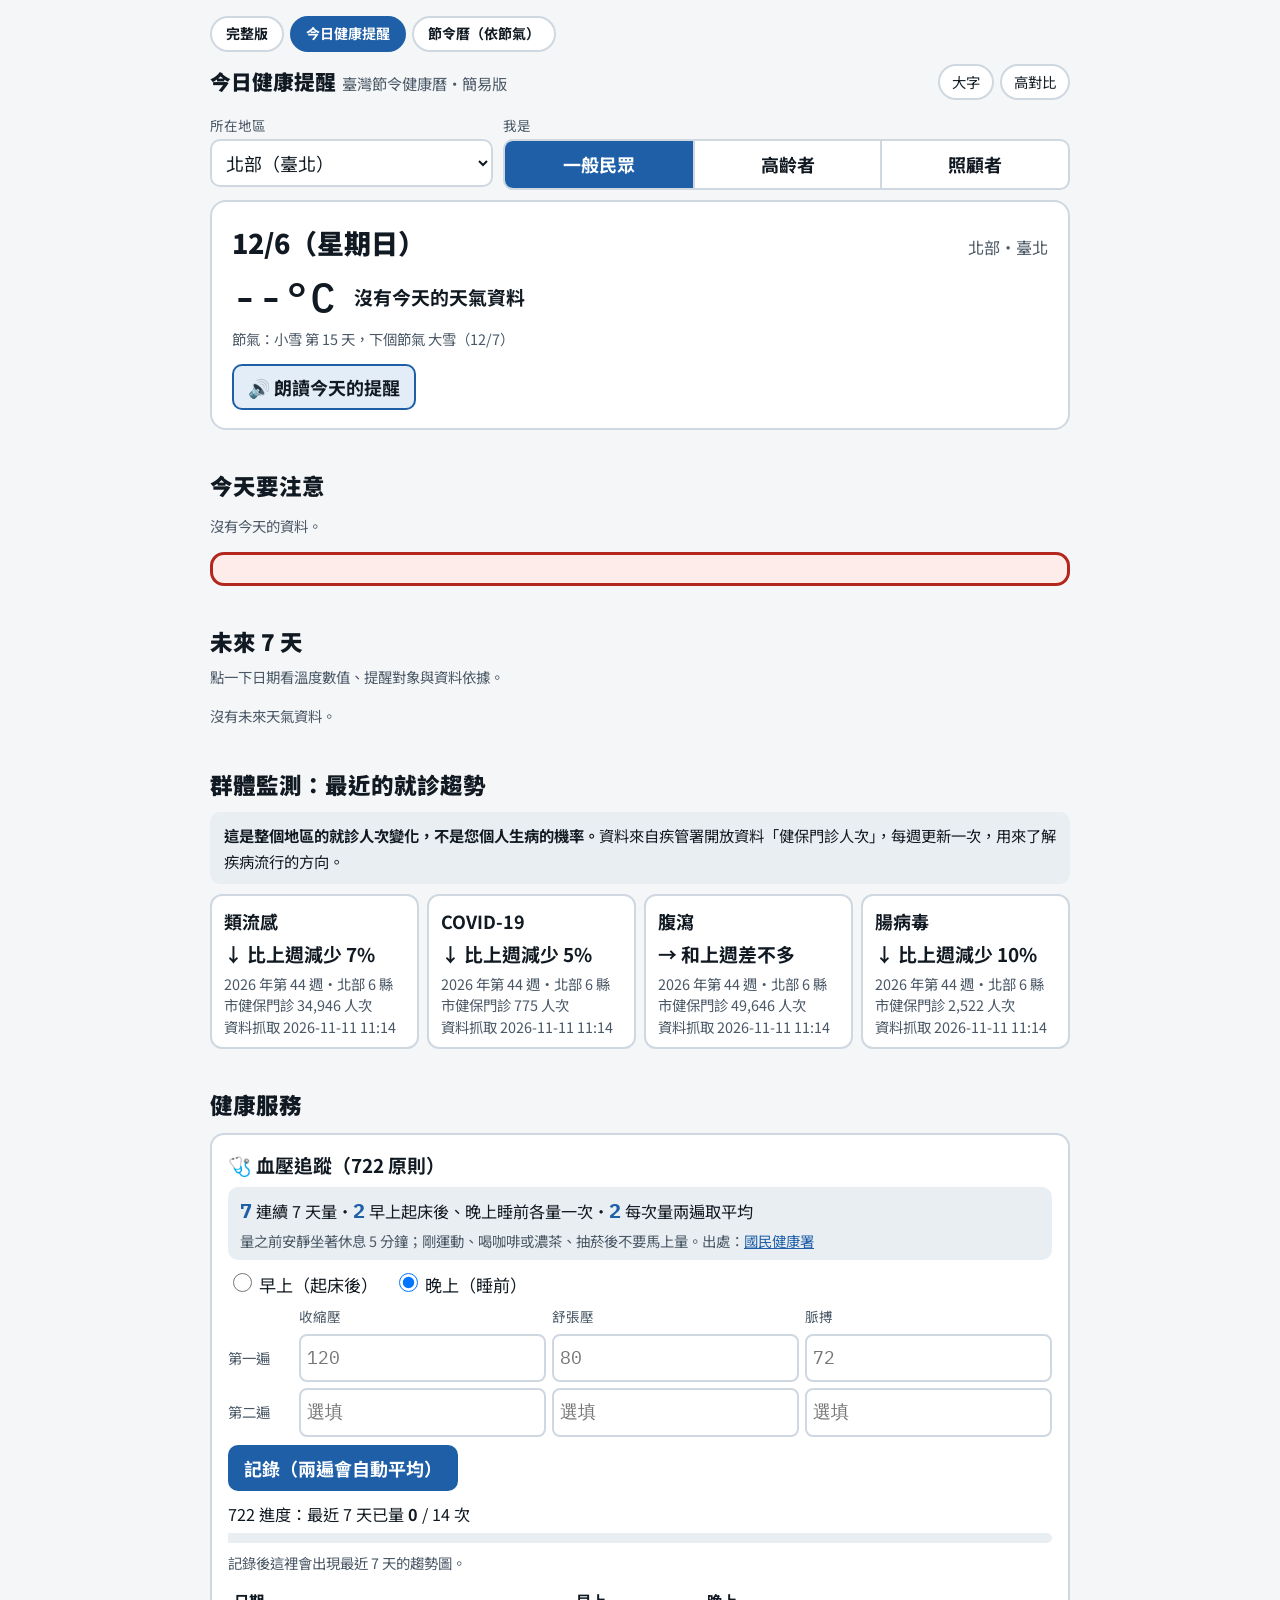
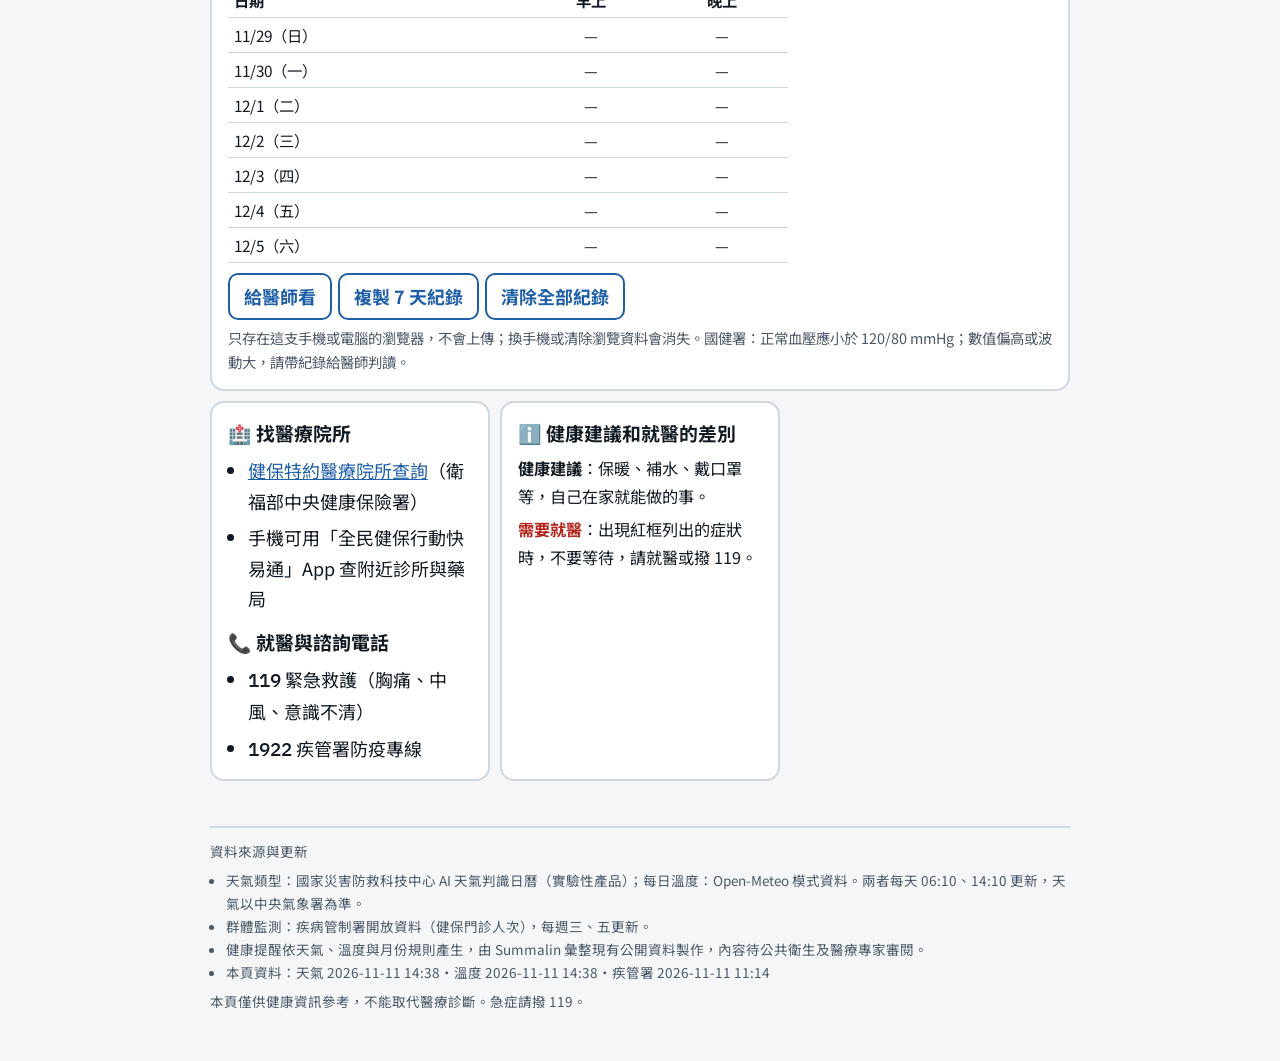
==== commit f661b895: "三個版本加入一致的版本切換列（完整版／今日健康提醒／節令曆） Co-Authored-By: Claude Opus 5.5 <noreply@anthropic.com>" ====
--- a/jieqi_health_web/site/v2/index.html
+++ b/jieqi_health_web/site/v2/index.html
@@ -47,6 +47,11 @@
 h2{font-size:1.25rem;margin:2rem 0 .5rem;font-weight:900}
 
 /* 頂部 */
+.vnav{display:flex;flex-wrap:wrap;gap:6px;margin:0 0 12px;font-size:14px}
+.vnav a{display:inline-block;padding:4px 14px;border:2px solid var(--line);border-radius:999px;background:var(--surface);color:var(--ink);text-decoration:none;font-weight:700}
+.vnav a:hover{border-color:var(--accent)}
+.vnav a[aria-current="page"]{background:var(--accent);border-color:var(--accent);color:var(--accent-ink,#fff)}
+
 .top{display:flex;flex-wrap:wrap;align-items:center;justify-content:space-between;gap:8px 16px}
 .brand{font-size:.85rem;color:var(--muted)}
 .brand b{color:var(--ink);font-size:1.15rem;font-weight:900;margin-right:6px}
@@ -180,12 +185,12 @@
 </style>
 
 <div class="wrap">
+  <nav class="vnav" aria-label="切換版本"><a href="../">完整版</a><a href="../v2/" aria-current="page">今日健康提醒</a><a href="../v3/">節令曆（依節氣）</a></nav>
   <div class="top">
     <div class="brand"><b>今日健康提醒</b>臺灣節令健康曆・簡易版</div>
     <div class="tools" role="group" aria-label="顯示設定">
       <button class="tbtn" id="t-size" aria-pressed="false">大字</button>
       <button class="tbtn" id="t-contrast" aria-pressed="false">高對比</button>
-      <a class="tbtn" href="../" style="text-decoration:none;color:inherit">完整版</a>
     </div>
   </div>
 
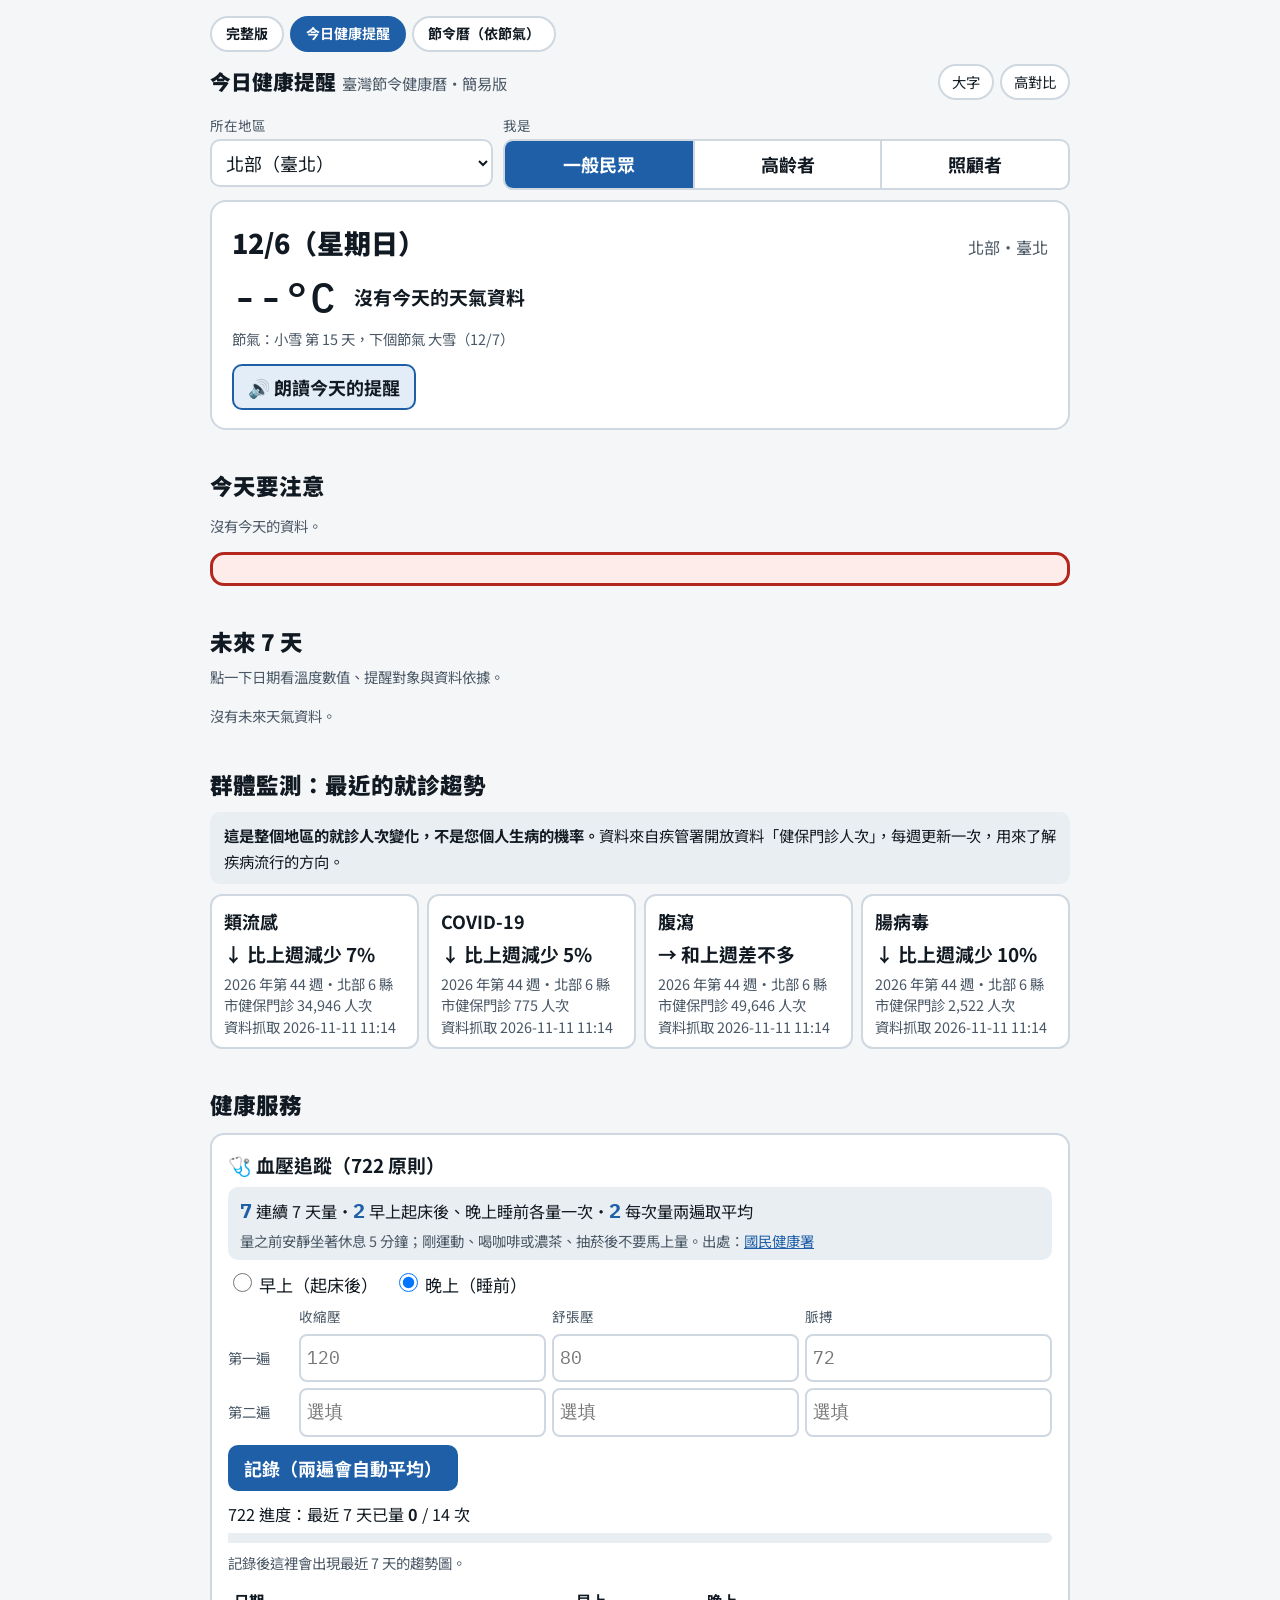
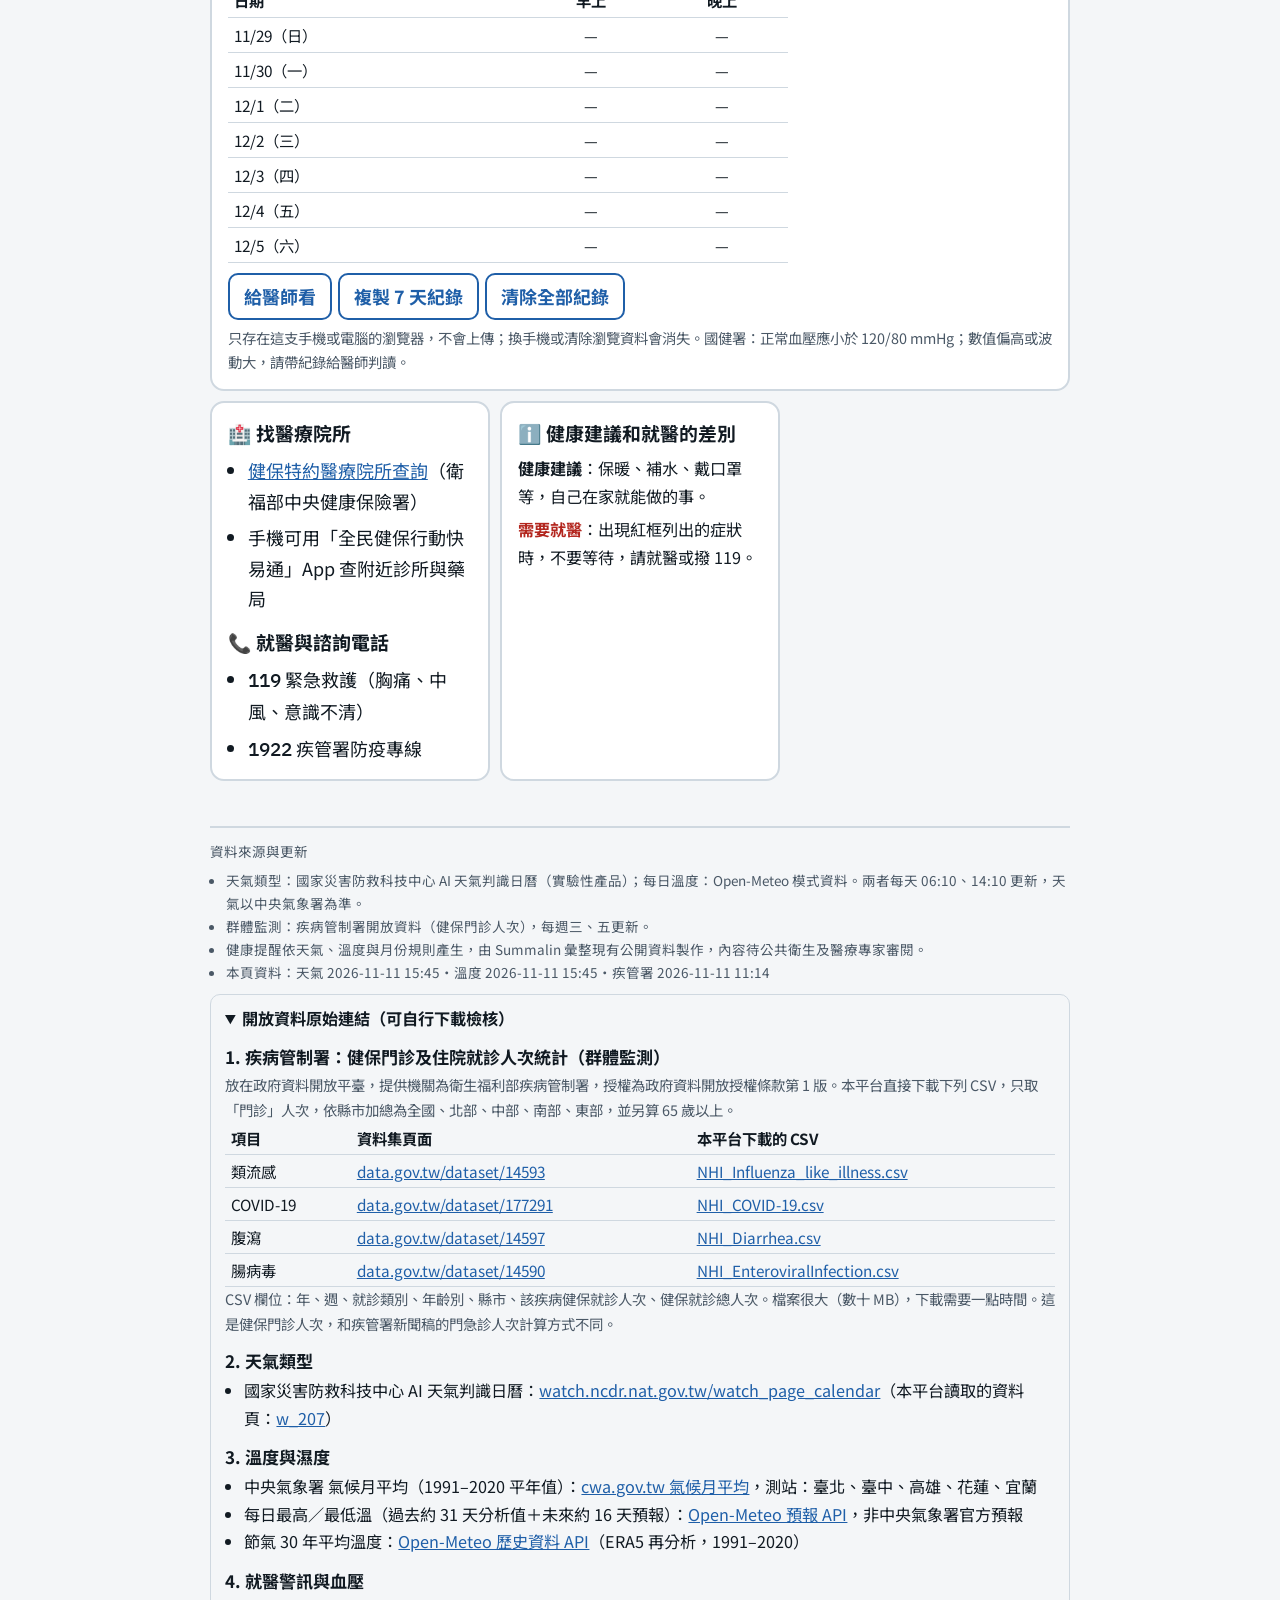
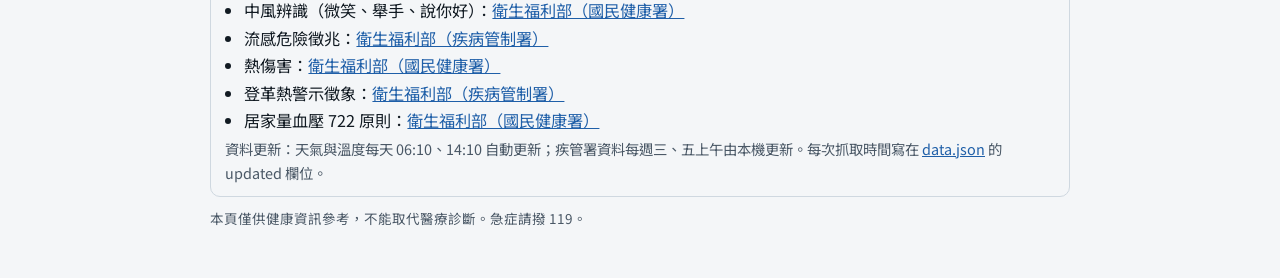
==== commit 746bb8b5: "頁尾加入開放資料原始連結（資料集頁面與 CSV），方便自行檢核 Co-Authored-By: Claude Opus 5.5 <noreply@anthropic.com>" ====
--- a/jieqi_health_web/site/v2/index.html
+++ b/jieqi_health_web/site/v2/index.html
@@ -292,6 +292,52 @@
       <li>健康提醒依天氣、溫度與月份規則產生，由 Summalin 彙整現有公開資料製作，內容待公共衛生及醫療專家審閱。</li>
       <li id="f-upd"></li>
     </ul>
+<details class="srcs" open>
+  <summary>開放資料原始連結（可自行下載檢核）</summary>
+  <style>
+  .srcs{margin:10px 0;padding:10px 14px;border:1px solid var(--line);border-radius:10px;font-size:.9rem;line-height:1.7;color:var(--ink)}
+  .srcs summary{cursor:pointer;font-weight:700}
+  .srcs h4{margin:10px 0 2px;font-size:.95rem}
+  .srcs ul{margin:2px 0;padding-left:1.2em}
+  .srcs table{border-collapse:collapse;width:100%;font-size:.85rem}
+  .srcs th,.srcs td{border-bottom:1px solid var(--line);padding:3px 6px;text-align:left;vertical-align:top}
+  .srcs .sub{color:var(--muted);font-size:.8rem}
+  .srcs a{word-break:break-all}
+  </style>
+  <h4>1. 疾病管制署：健保門診及住院就診人次統計（群體監測）</h4>
+  <div class="sub">放在政府資料開放平臺，提供機關為衛生福利部疾病管制署，授權為政府資料開放授權條款第 1 版。本平台直接下載下列 CSV，只取「門診」人次，依縣市加總為全國、北部、中部、南部、東部，並另算 65 歲以上。</div>
+  <table>
+    <tr><th>項目</th><th>資料集頁面</th><th>本平台下載的 CSV</th></tr>
+    <tr><td>類流感</td><td><a href="https://data.gov.tw/dataset/14593" target="_blank" rel="noopener">data.gov.tw/dataset/14593</a></td><td><a href="https://od.cdc.gov.tw/eic/NHI_Influenza_like_illness.csv" target="_blank" rel="noopener">NHI_Influenza_like_illness.csv</a></td></tr>
+    <tr><td>COVID-19</td><td><a href="https://data.gov.tw/dataset/177291" target="_blank" rel="noopener">data.gov.tw/dataset/177291</a></td><td><a href="https://od.cdc.gov.tw/eic/NHI_COVID-19.csv" target="_blank" rel="noopener">NHI_COVID-19.csv</a></td></tr>
+    <tr><td>腹瀉</td><td><a href="https://data.gov.tw/dataset/14597" target="_blank" rel="noopener">data.gov.tw/dataset/14597</a></td><td><a href="https://od.cdc.gov.tw/eic/NHI_Diarrhea.csv" target="_blank" rel="noopener">NHI_Diarrhea.csv</a></td></tr>
+    <tr><td>腸病毒</td><td><a href="https://data.gov.tw/dataset/14590" target="_blank" rel="noopener">data.gov.tw/dataset/14590</a></td><td><a href="https://od.cdc.gov.tw/eic/NHI_EnteroviralInfection.csv" target="_blank" rel="noopener">NHI_EnteroviralInfection.csv</a></td></tr>
+  </table>
+  <div class="sub">CSV 欄位：年、週、就診類別、年齡別、縣市、該疾病健保就診人次、健保就診總人次。檔案很大（數十 MB），下載需要一點時間。這是健保門診人次，和疾管署新聞稿的門急診人次計算方式不同。</div>
+
+  <h4>2. 天氣類型</h4>
+  <ul>
+    <li>國家災害防救科技中心 AI 天氣判識日曆：<a href="https://watch.ncdr.nat.gov.tw/watch_page_calendar" target="_blank" rel="noopener">watch.ncdr.nat.gov.tw/watch_page_calendar</a>（本平台讀取的資料頁：<a href="https://watch.ncdr.nat.gov.tw/w_207" target="_blank" rel="noopener">w_207</a>）</li>
+  </ul>
+
+  <h4>3. 溫度與濕度</h4>
+  <ul>
+    <li>中央氣象署 氣候月平均（1991–2020 平年值）：<a href="https://www.cwa.gov.tw/V8/C/C/Statistics/monthlymean.html" target="_blank" rel="noopener">cwa.gov.tw 氣候月平均</a>，測站：臺北、臺中、高雄、花蓮、宜蘭</li>
+    <li>每日最高／最低溫（過去約 31 天分析值＋未來約 16 天預報）：<a href="https://open-meteo.com/en/docs" target="_blank" rel="noopener">Open-Meteo 預報 API</a>，非中央氣象署官方預報</li>
+    <li>節氣 30 年平均溫度：<a href="https://open-meteo.com/en/docs/historical-weather-api" target="_blank" rel="noopener">Open-Meteo 歷史資料 API</a>（ERA5 再分析，1991–2020）</li>
+  </ul>
+
+  <h4>4. 就醫警訊與血壓</h4>
+  <ul>
+    <li>中風辨識（微笑、舉手、說你好）：<a href="https://mohw.gov.tw/cp-16-74897-1.html" target="_blank" rel="noopener">衛生福利部（國民健康署）</a></li>
+    <li>流感危險徵兆：<a href="https://www.mohw.gov.tw/cp-16-88360-1.html" target="_blank" rel="noopener">衛生福利部（疾病管制署）</a></li>
+    <li>熱傷害：<a href="https://mohw.gov.tw/cp-16-82821-1.html" target="_blank" rel="noopener">衛生福利部（國民健康署）</a></li>
+    <li>登革熱警示徵象：<a href="https://mohw.gov.tw/cp-16-86925-1.html" target="_blank" rel="noopener">衛生福利部（疾病管制署）</a></li>
+    <li>居家量血壓 722 原則：<a href="https://www.mohw.gov.tw/cp-2704-87239-1.html" target="_blank" rel="noopener">衛生福利部（國民健康署）</a></li>
+  </ul>
+  <div class="sub">資料更新：天氣與溫度每天 06:10、14:10 自動更新；疾管署資料每週三、五上午由本機更新。每次抓取時間寫在 <a href="https://summalintw-boop.github.io/taiwan-jieqi-health/data.json" target="_blank" rel="noopener">data.json</a> 的 updated 欄位。</div>
+</details>
+
     本頁僅供健康資訊參考，不能取代醫療診斷。急症請撥 119。
   </footer>
 </div>
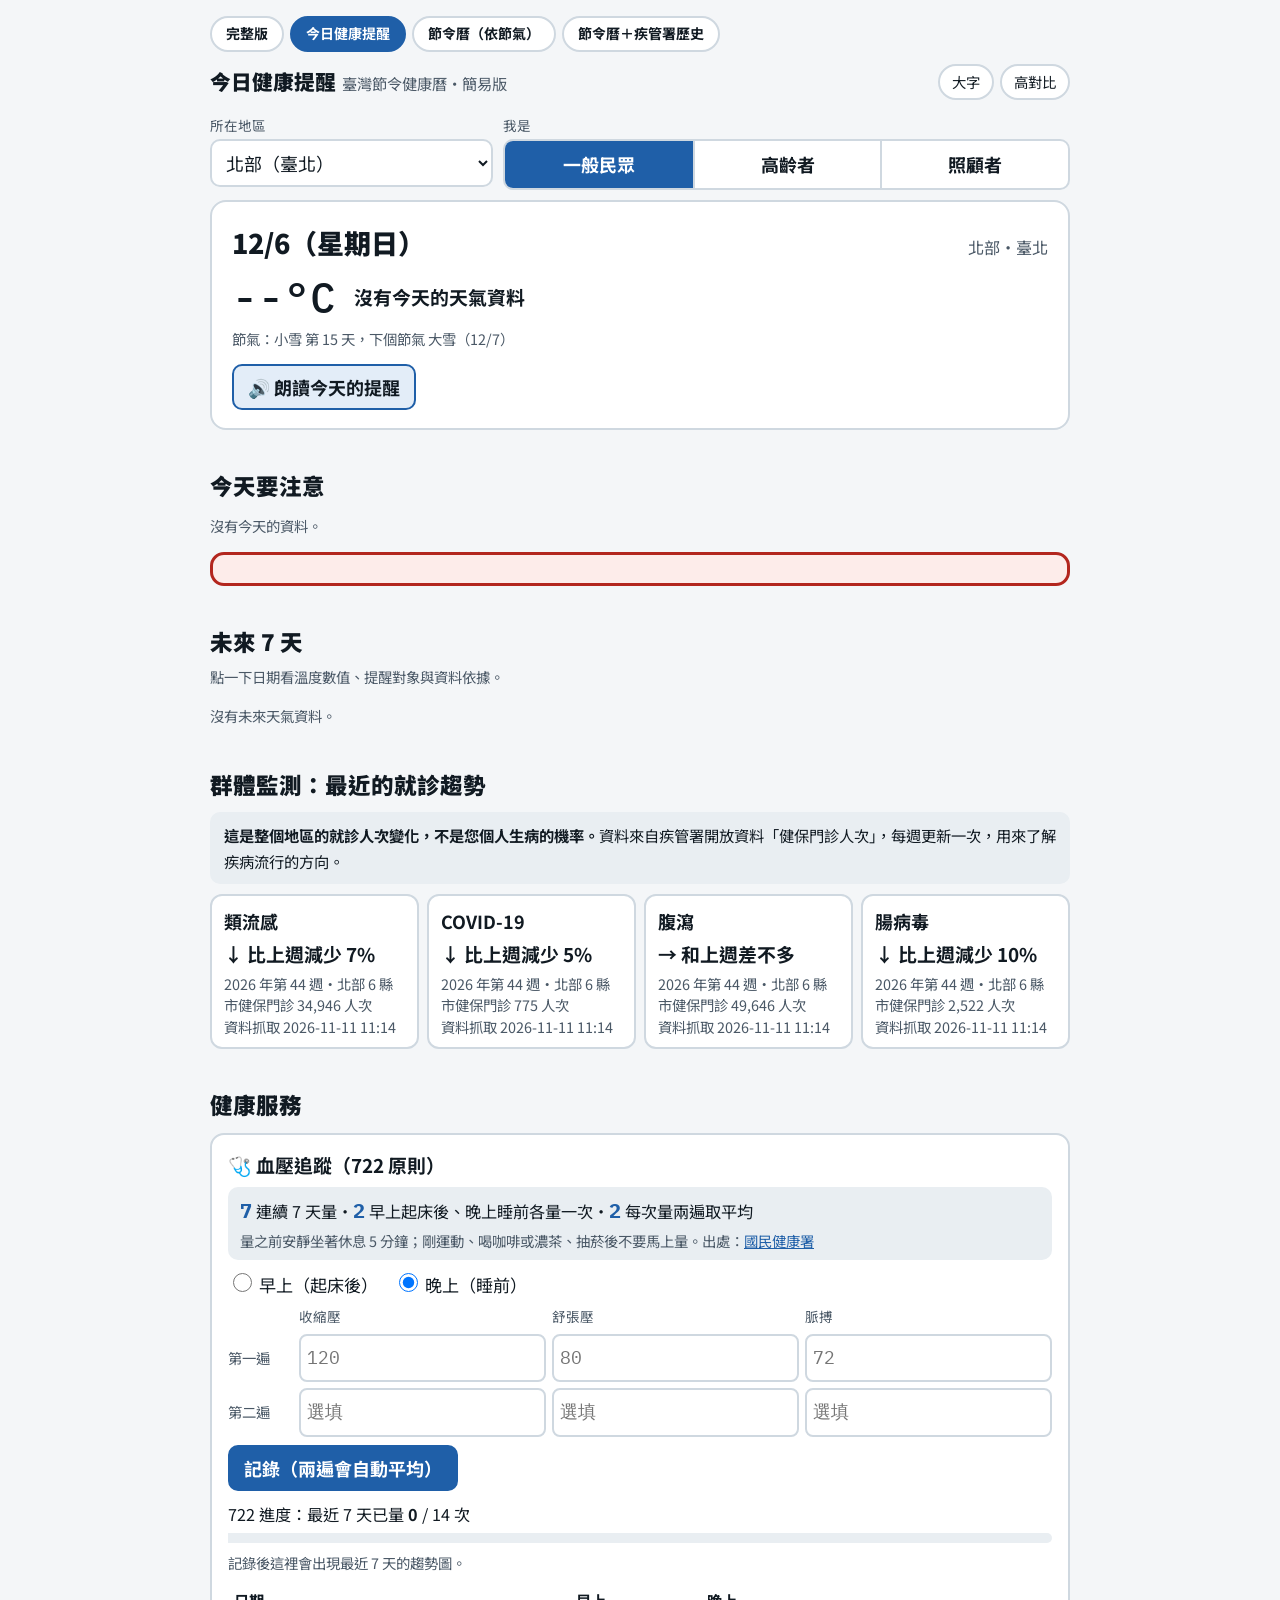
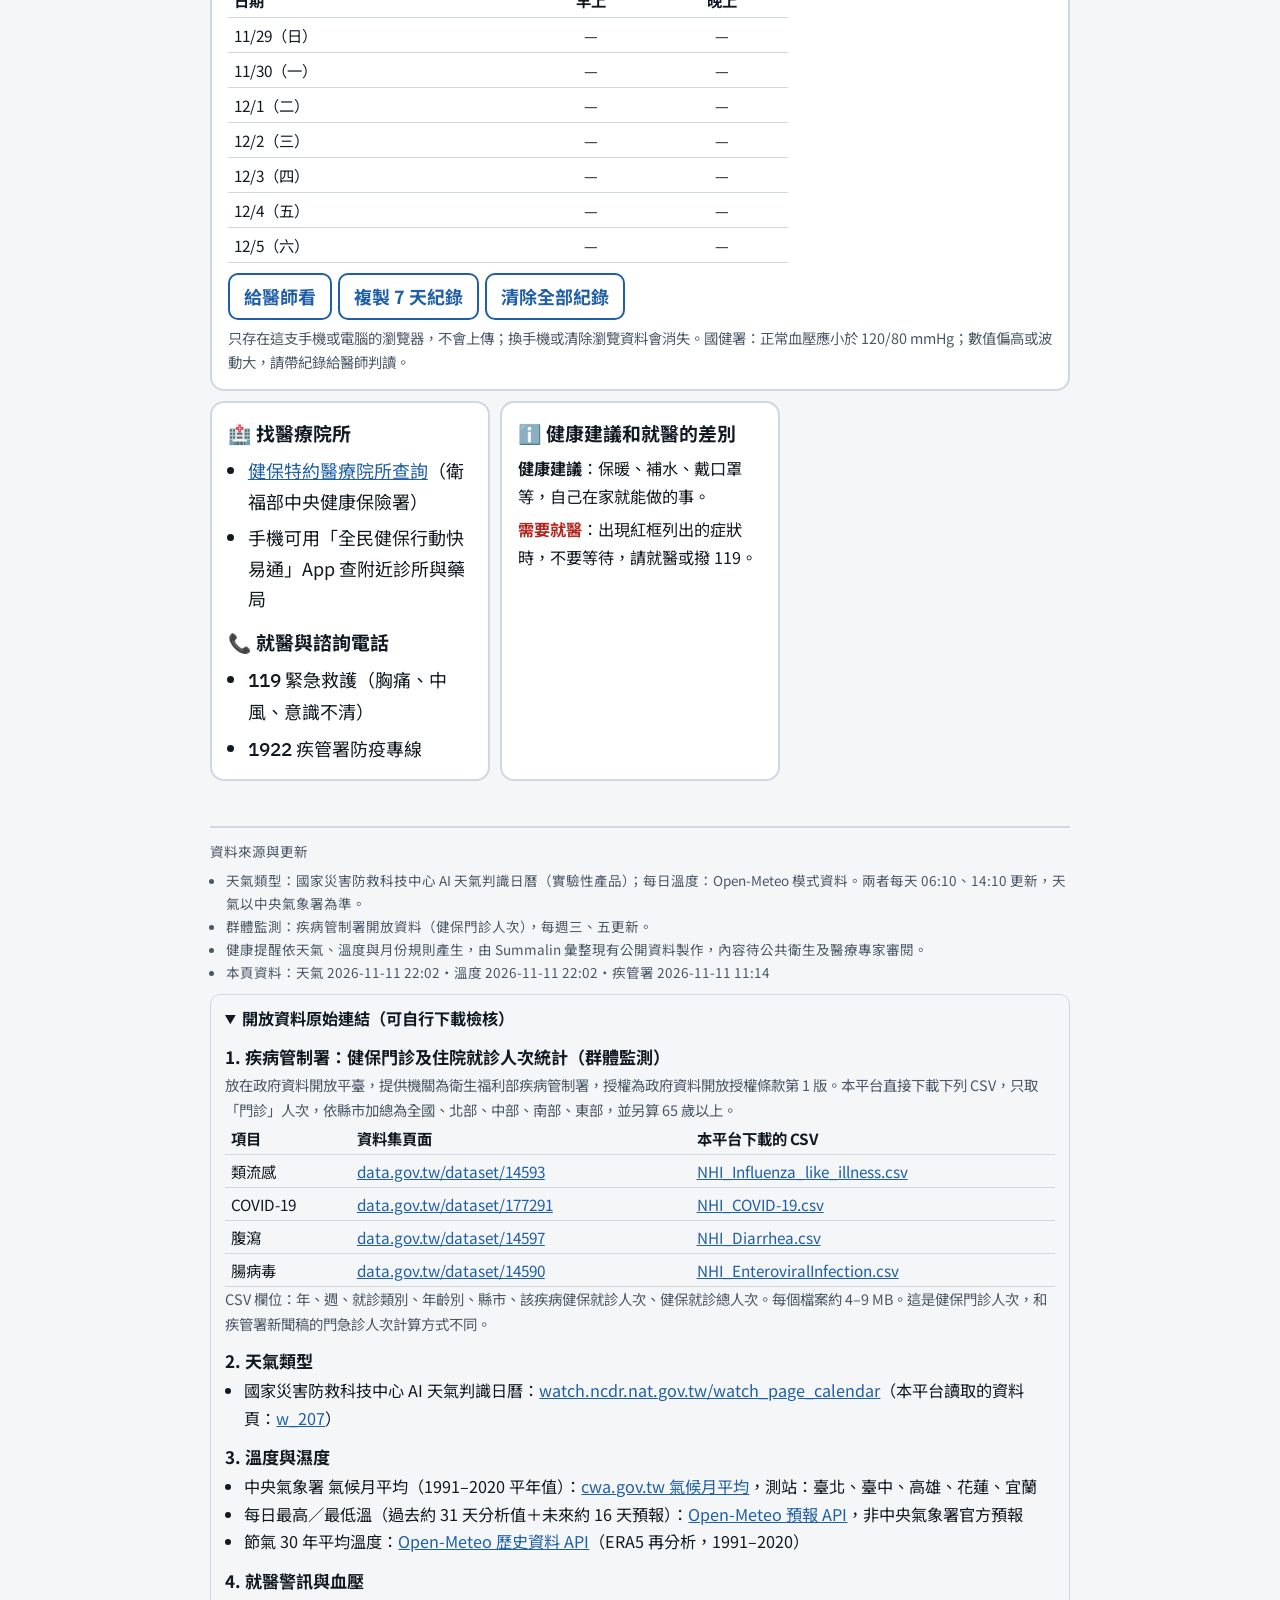
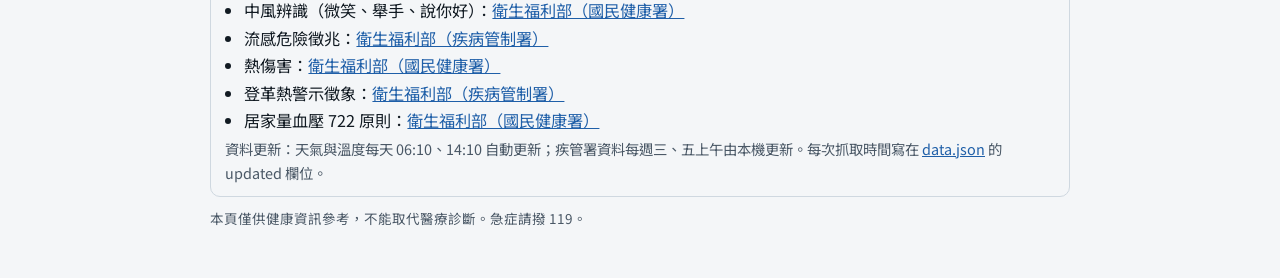
==== commit 310b09c1: "新增第四版：疾管署 2016–2025 歷史就診季節性（24 節氣）、資料品質與規則檢核報告 - cdc_seasonal.py：週資料依重疊天數分配到節氣，計算相對強度、年度變異、65 歲以上、排除" ====
--- a/jieqi_health_web/site/v2/index.html
+++ b/jieqi_health_web/site/v2/index.html
@@ -185,7 +185,7 @@
 </style>
 
 <div class="wrap">
-  <nav class="vnav" aria-label="切換版本"><a href="../">完整版</a><a href="../v2/" aria-current="page">今日健康提醒</a><a href="../v3/">節令曆（依節氣）</a></nav>
+  <nav class="vnav" aria-label="切換版本"><a href="../">完整版</a><a href="../v2/" aria-current="page">今日健康提醒</a><a href="../v3/">節令曆（依節氣）</a><a href="../v4/">節令曆＋疾管署歷史</a></nav>
   <div class="top">
     <div class="brand"><b>今日健康提醒</b>臺灣節令健康曆・簡易版</div>
     <div class="tools" role="group" aria-label="顯示設定">
@@ -313,7 +313,7 @@
     <tr><td>腹瀉</td><td><a href="https://data.gov.tw/dataset/14597" target="_blank" rel="noopener">data.gov.tw/dataset/14597</a></td><td><a href="https://od.cdc.gov.tw/eic/NHI_Diarrhea.csv" target="_blank" rel="noopener">NHI_Diarrhea.csv</a></td></tr>
     <tr><td>腸病毒</td><td><a href="https://data.gov.tw/dataset/14590" target="_blank" rel="noopener">data.gov.tw/dataset/14590</a></td><td><a href="https://od.cdc.gov.tw/eic/NHI_EnteroviralInfection.csv" target="_blank" rel="noopener">NHI_EnteroviralInfection.csv</a></td></tr>
   </table>
-  <div class="sub">CSV 欄位：年、週、就診類別、年齡別、縣市、該疾病健保就診人次、健保就診總人次。檔案很大（數十 MB），下載需要一點時間。這是健保門診人次，和疾管署新聞稿的門急診人次計算方式不同。</div>
+  <div class="sub">CSV 欄位：年、週、就診類別、年齡別、縣市、該疾病健保就診人次、健保就診總人次。每個檔案約 4–9 MB。這是健保門診人次，和疾管署新聞稿的門急診人次計算方式不同。</div>
 
   <h4>2. 天氣類型</h4>
   <ul>
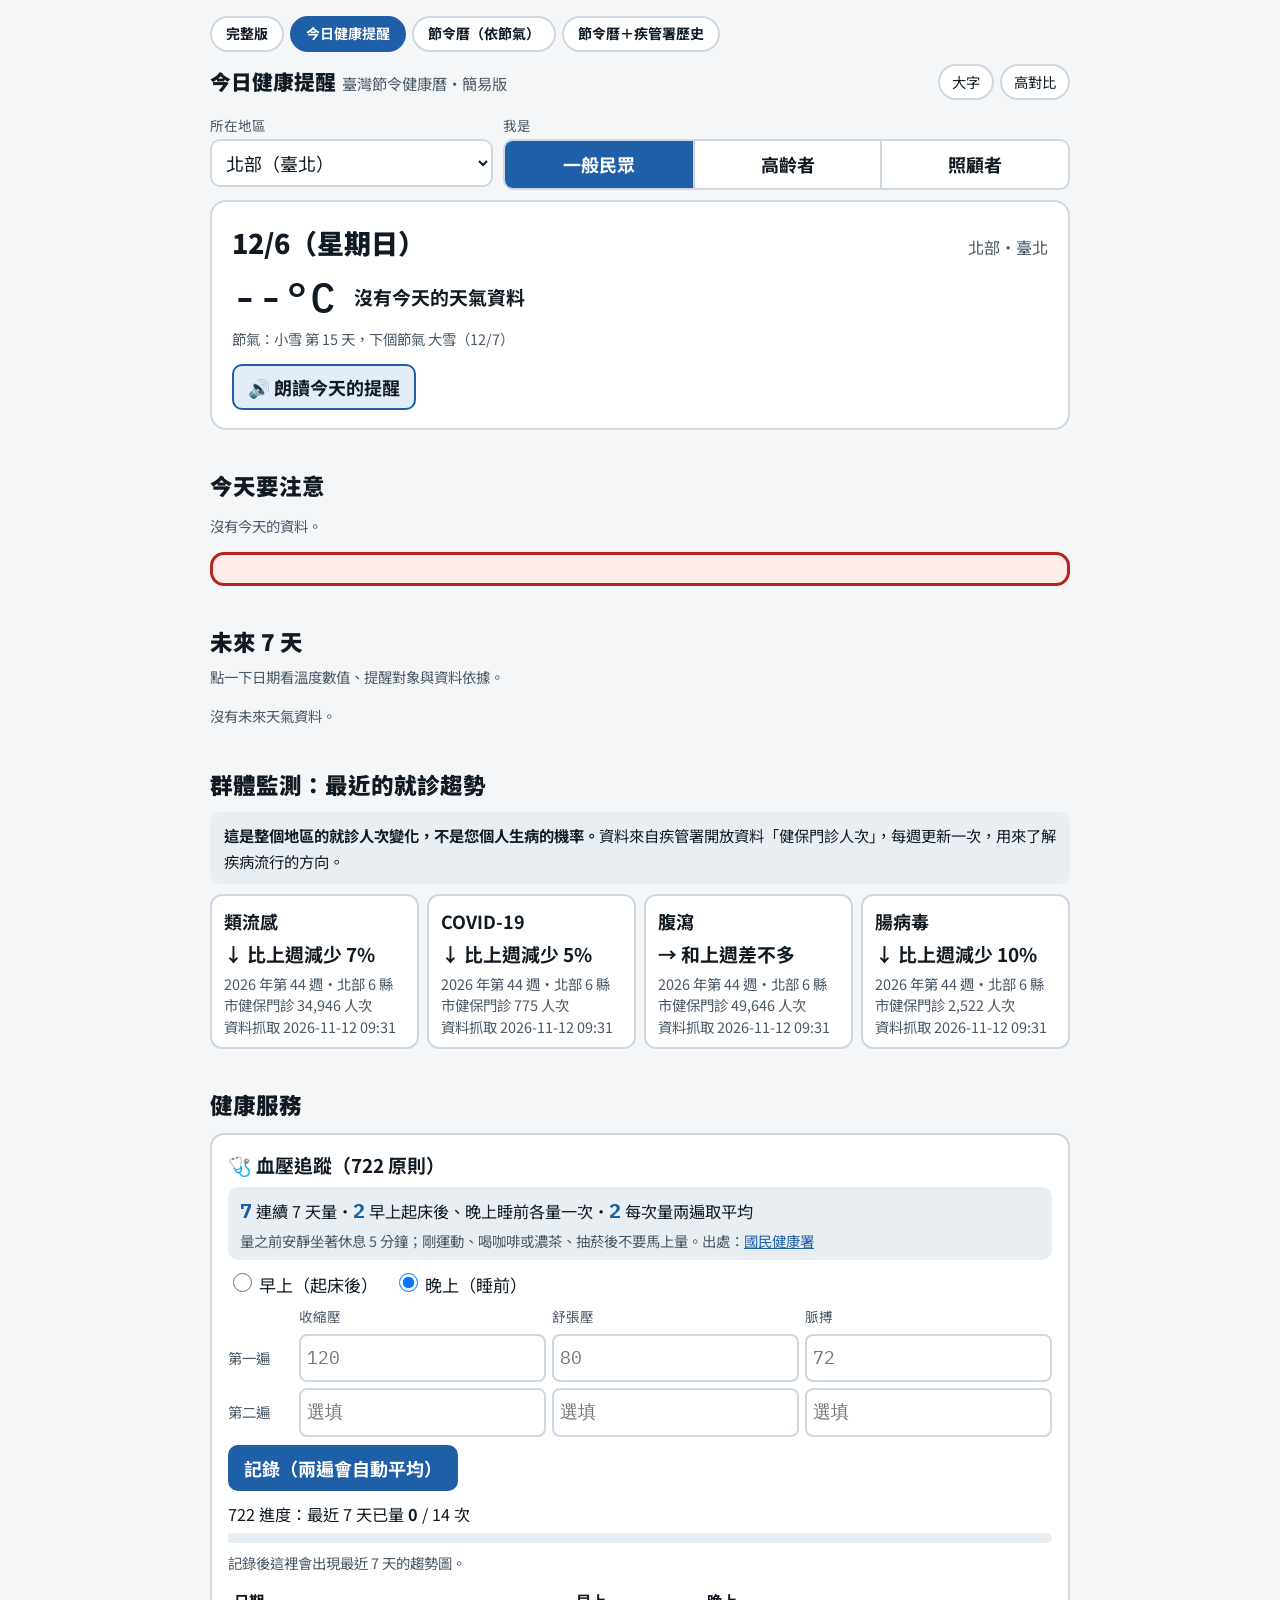
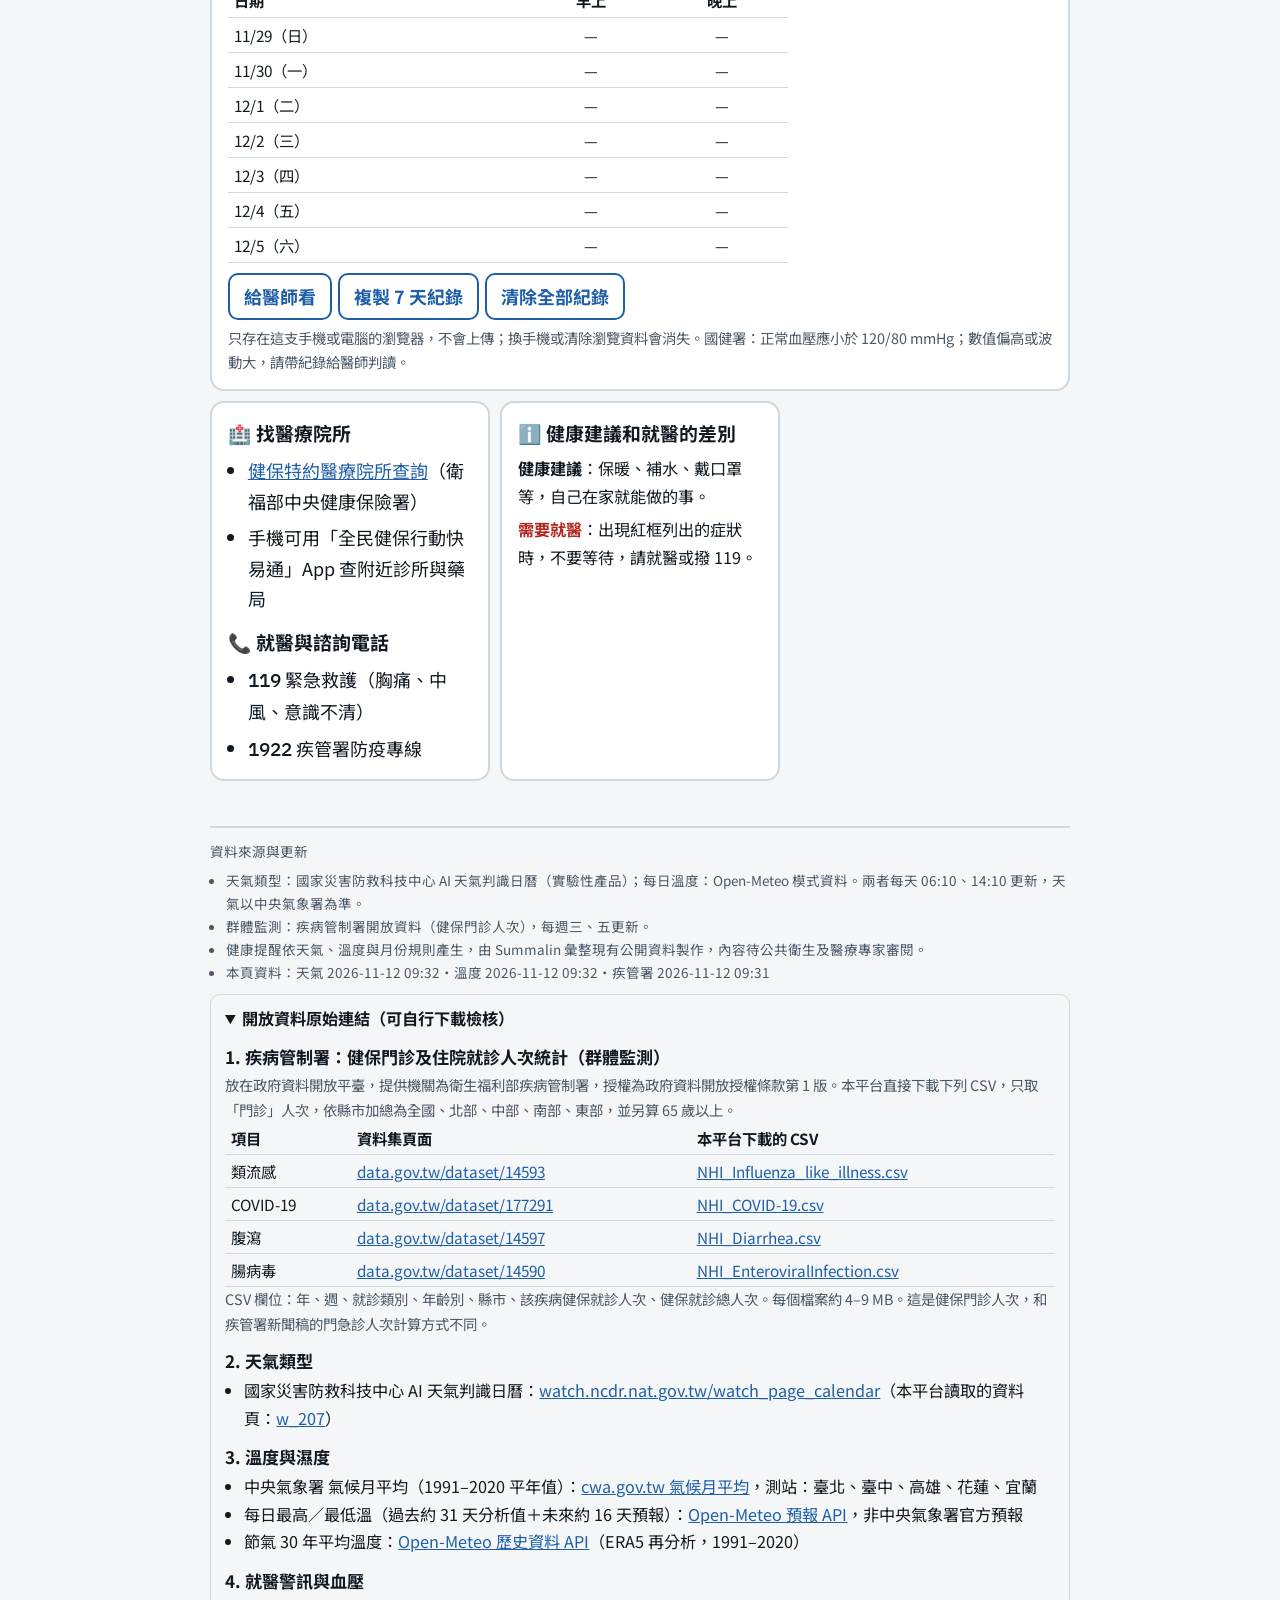
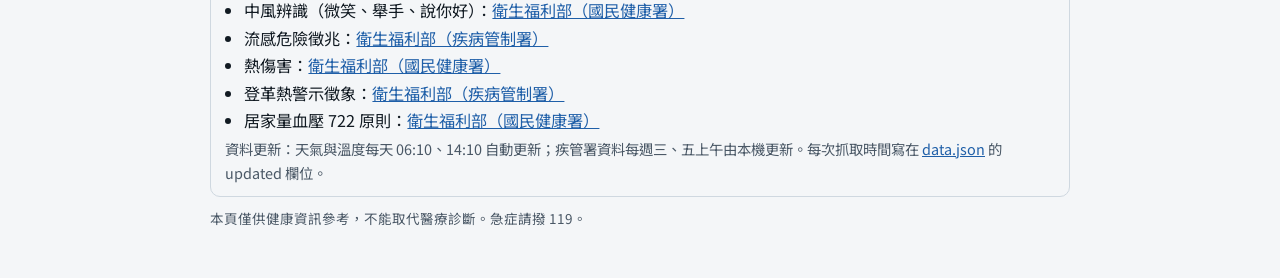
==== commit ef65d80e: "健康提醒內容依疾管署歷史季節性修正（規則、年度表、節氣文字、LINE 規則、報告、網頁重建） 接續上一個提交；上一個提交在同步時只收進新檔案。  Co-Authored-By: Claude Opus" ====
--- a/jieqi_health_web/site/v2/index.html
+++ b/jieqi_health_web/site/v2/index.html
@@ -364,26 +364,26 @@
 const T=[
  ['春分',S.sp,'晝夜等長，鋒面頻繁；春季境外汙染與沙塵常使空品轉差。',['過敏性鼻炎、氣喘、COPD 惡化','溫差大，血壓波動'],['外出前查看空品 AQI','依醫囑使用藥物'],['空品預警連結社區據點與長照機構']],
  ['清明',S.sp,'春雨綿綿、氣溫回升，掃墓移動人潮多。',['腸病毒開始上升','掃墓跌倒、蜂螫、熱衰竭'],['掃墓避開正午、穿防滑鞋','祭品不要久放再吃'],['教保機構腸病毒衛教']],
- ['穀雨',S.sp,'雨量增加、轉為悶熱，黴菌與塵蟎容易孳生。',['腸病毒升溫','黴菌與塵蟎過敏','細菌性食物中毒'],['寢具熱水清洗、室內除濕','剩菜盡快冷藏'],['食品衛生稽查']],
- ['立夏',S.su,'入夏，氣溫明顯上升，梅雨鋒面即將報到。',['腸病毒接近高峰','熱傷害開始出現'],['少量多次喝水','住家內外倒積水'],['熱傷害預警上線']],
- ['小滿',S.su,'梅雨季，豪雨可能引發淹水與土石流。',['腸病毒高峰','淹水後鉤端螺旋體、類鼻疽'],['淹水清理穿雨鞋戴手套','準備防災包與 3 天份藥物'],['更新長照機構與行動不便者撤離名冊']],
+ ['穀雨',S.sp,'雨量增加、轉為悶熱，黴菌與塵蟎容易孳生。',['腸病毒升溫','黴菌與塵蟎過敏','食物容易腐壞'],['寢具熱水清洗、室內除濕','剩菜盡快冷藏'],['食品衛生稽查']],
+ ['立夏',S.su,'入夏，氣溫明顯上升，梅雨鋒面即將報到。',['腸病毒上升','熱傷害開始出現'],['少量多次喝水','住家內外倒積水'],['熱傷害預警上線']],
+ ['小滿',S.su,'梅雨季，豪雨可能引發淹水與土石流。',['腸病毒夏季高峰','淹水後鉤端螺旋體、類鼻疽'],['淹水清理穿雨鞋戴手套','準備防災包與 3 天份藥物'],['更新長照機構與行動不便者撤離名冊']],
  ['芒種',S.su,'梅雨後期，高溫高濕，午後雷陣雨。',['腸病毒重症好發','熱傷害','皮膚黴菌感染'],['室內熱時開冷氣或電扇','留意尿量減少與頭暈'],['熱危害警示發給關懷員']],
- ['夏至',S.su,'日照最長，午後雷陣雨頻繁。',['熱衰竭、熱中暑','腸胃炎','登革熱'],['10–14 時避免外出','室內也會中暑'],['設置清涼避暑據點']],
+ ['夏至',S.su,'日照最長，午後雷陣雨頻繁。',['熱衰竭、熱中暑','腸病毒夏季高峰','登革熱'],['10–14 時避免外出','室內也會中暑'],['設置清涼避暑據點']],
  ['小暑',S.su,'颱風季開始，炎熱潮濕。',['熱傷害','颱風外傷與停電'],['颱風前備妥藥物與行動電源','維生器材使用者備援電源'],['維生器材用電名冊與優先復電']],
  ['大暑',S.su,'全年最熱，高溫可達 35°C 以上。',['熱中暑','脫水、泌尿道感染','高溫心血管事件'],['分次喝水，心腎病人依醫囑','體溫持續上升、意識不清，立即就醫或撥 119'],['長照與居服排班避開高溫']],
  ['立秋',S.au,'名為入秋，實際仍炎熱，颱風活躍。',['颱風豪雨後類鼻疽、鉤端螺旋體','登革熱上升'],['災後清理戴口罩、雨鞋、手套','清除積水容器'],['災後感染症監測']],
- ['處暑',S.au,'暑氣漸消，南部仍濕熱，颱風豪雨不斷。',['登革熱升溫','開學後腸病毒小高峰'],['防蚊、清積水','出現重症警示徵象儘速就醫'],['登革熱擴散預警']],
+ ['處暑',S.au,'暑氣漸消，南部仍濕熱，颱風豪雨不斷。',['登革熱升溫','開學後腸病毒上升'],['防蚊、清積水','出現重症警示徵象儘速就醫'],['登革熱擴散預警']],
  ['白露',S.au,'早晚轉涼，日夜溫差加大；南部登革熱進入高峰。',['登革熱高峰','開學群聚呼吸道感染','溫差血壓波動'],['早晚加外套','長者務必防蚊'],['準備疫苗接種動線']],
  ['秋分',S.au,'東北季風開始影響北部；秋颱與東北季風共伴易致豪雨。',['登革熱高峰','共伴效應豪雨','過敏性鼻炎'],['注意豪雨特報','鼻炎氣喘回診調藥'],['長照機構防災計畫檢查']],
  ['寒露',S.au,'北部轉涼、中南部乾燥；10/1 公費流感與新冠疫苗開打。',['流感、新冠接種期','空品轉差'],['65 歲以上儘早接種疫苗','依資格補種肺炎鏈球菌疫苗'],['機構住民與員工接種率追蹤']],
- ['霜降',S.au,'日夜溫差大，空品持續轉差。',['流感升溫','低溫心血管事件','皮膚乾癢'],['起床先坐起再下床','規律量血壓'],['低溫特報與獨居關懷名單']],
- ['立冬',S.wi,'入冬，東北季風增強；北部與東北部濕冷，中南部乾燥、溫差大。',['流感流行期','降溫後心肌梗塞、中風','一氧化碳中毒、諾羅病毒'],['頭頸手腳保暖','胸痛、單側無力打 119','熱水器裝在室外'],['寒流期間優先關懷獨居長者','機構腹瀉與發燒群聚通報']],
- ['小雪',S.wi,'冷空氣更頻繁，開始有大陸冷氣團；中南部 PM2.5 上升。',['流感、RSV、肺炎鏈球菌','寒流後一週內心血管事件','空汙加重 COPD'],['寒流後一週仍注意胸悶頭暈','AQI 高時戴口罩'],['寒流後急診量能']],
- ['大雪',S.wi,'寒流機會增加，平地可能低於 10°C。',['低溫死亡風險升高','一氧化碳中毒高峰','諾羅病毒群聚'],['不要燒炭取暖','貝類煮熟、肥皂洗手'],['低溫特報觸發獨居訪視與街友收容']],
- ['冬至',S.wi,'夜最長，寒流頻繁；進補與聚餐多。',['流感高峰','進補飲酒加重心血管負擔','一氧化碳、諾羅'],['進補不配酒','湯圓小口吃'],['門急診分流']],
+ ['霜降',S.au,'日夜溫差大，空品持續轉差。',['腸病毒秋冬高峰','低溫心血管事件','皮膚乾癢'],['起床先坐起再下床','規律量血壓'],['低溫特報與獨居關懷名單']],
+ ['立冬',S.wi,'入冬，東北季風增強；北部與東北部濕冷，中南部乾燥、溫差大。',['腸病毒秋冬高峰','降溫後心肌梗塞、中風','一氧化碳中毒'],['頭頸手腳保暖','胸痛、單側無力打 119','熱水器裝在室外'],['寒流期間優先關懷獨居長者','機構腹瀉與發燒群聚通報']],
+ ['小雪',S.wi,'冷空氣更頻繁，開始有大陸冷氣團；中南部 PM2.5 上升。',['腸病毒秋冬高峰','寒流後一週內心血管事件','空汙加重 COPD'],['寒流後一週仍注意胸悶頭暈','AQI 高時戴口罩'],['寒流後急診量能']],
+ ['大雪',S.wi,'寒流機會增加，平地可能低於 10°C。',['低溫死亡風險升高','一氧化碳中毒高峰','流感開始上升'],['不要燒炭取暖','貝類煮熟、肥皂洗手'],['低溫特報觸發獨居訪視與街友收容']],
+ ['冬至',S.wi,'夜最長，寒流頻繁；進補與聚餐多。',['流感高峰開始','進補飲酒加重心血管負擔','一氧化碳中毒'],['進補不配酒','湯圓小口吃'],['門急診分流']],
  ['小寒',S.wi,'全年最冷時段之一，寒流常見。',['低溫心血管與呼吸道死亡高峰','失溫','一氧化碳中毒'],['室內也要穿暖','獨居長者每天聯繫家人'],['低溫特報當天電話問安與送餐察看']],
- ['大寒',S.wi,'最冷節氣，春節前人潮移動、聚餐多。',['流感、新冠升溫','低溫心血管事件','聚餐腸胃炎'],['返鄉前補打疫苗','依醫囑使用藥物'],['春節醫療院所輪值']],
- ['立春',S.sp,'冬春交替，冷氣團仍頻繁；春節返鄉聚集。',['春節後流感高峰','低溫心血管事件'],['不舒服不要拖到年後','長者坐離門口避風'],['機構訪客有症狀暫緩探視']],
+ ['大寒',S.wi,'最冷節氣，春節前人潮移動、聚餐多。',['流感高峰','低溫心血管事件','腹瀉（諾羅病毒）偏多'],['返鄉前補打疫苗','依醫囑使用藥物'],['春節醫療院所輪值']],
+ ['立春',S.sp,'冬春交替，冷氣團仍頻繁；春節返鄉聚集。',['流感與腹瀉高峰','低溫心血管事件'],['不舒服不要拖到年後','長者坐離門口避風'],['機構訪客有症狀暫緩探視']],
  ['雨水',S.sp,'降雨增加、濕冷，春雨開始。',['呼吸道感染持續','濕滑跌倒'],['浴室防滑墊與扶手','雨天穿防滑鞋'],['居家無障礙與防跌補助宣導']],
  ['驚蟄',S.sp,'回暖但寒流可能回馬槍，蟲媒開始活動。',['溫差心血管事件','過敏、氣喘','境外移入登革熱'],['不要太早收起冬衣','返國發燒告知旅遊史'],['病媒蚊孳生源清除啟動']],
 ].map(a=>({n:a[0],s:a[1],c:a[2],f:a[3],e:a[4],g:a[5]}));
@@ -433,6 +433,12 @@
 }
 // 地區加權：某些風險在特定地區較明顯
 const RW={air:{中部:1,南部:1,東部:-1},wetcold:{北部:1,東部:1,中部:-1,南部:-1},dengue:{南部:1,北部:-1,東部:-1},heat:{中部:0,南部:0}};
+// @@HIST_BEGIN（由 sync_hist_rules.py 產生，請勿手改）
+// 疾管署健保門診歷史季節性分級（全國、全年齡，統計產生 2026-11-12 09:30）：0 低於年平均、1 略高、2 明顯偏高（≥1.10 倍）、3 歷史高峰（≥1.25 倍）
+// 字串第 0 字＝春分…第 23 字＝驚蟄；類流感、腹瀉、腸病毒取「全部年份」與「排除 2020–2022」較高者
+const HIST={ili:'100000000000000001233232',covid:'000233332000000000000200',diarrhea:'210000000011110000021233',ev:'000123321123323332220000'};
+const histLv=(k,ymd)=>+HIST[k][termAt(ymd).i];
+// @@HIST_END
 function risks(d,region){
   const f=parseWx(d), out=[], cool=['au','wi','sp'].includes(f.season), wintery=f.season==='wi'||[12,1,2].includes(f.m);
   const add=(k,lv,name,why,groups,act)=>{lv+=(RW[k]&&RW[k][region])||0; if(lv>=1)out.push({k,lv:Math.min(3,lv),name,why,groups:groups.map(g=>G[g]),act});};
@@ -443,10 +449,15 @@
   if(cvdOn)
     add('cvd',f.cold||cold10||drop?3:(tp?(tp.mn<=13||wintery?2:1):(wintery?3:2)),'心血管・中風','冷空氣使氣溫下降、日夜溫差加大'+tt+'，血管收縮、血壓上升；低溫效應會延遲數天，冷空氣過後一週仍要留意。',
       ['old','cvd','dm','ckd','solo'],'早晚與清晨出門保暖頭頸手腳；每天量血壓、依醫囑使用藥物；「微笑」臉部不對稱、「舉手」一手垂下、「說你好」講不清楚，任一情形儘快撥 119 並記下發生時間（國健署）。');
-  const fluSeason=[11,12,1,2].includes(f.m);
+  // 流感季、新冠高峰：依疾管署 2016–2025 年健保門診歷史季節性（HIST），不再用固定月份
+  const fluSeason=histLv('ili',d.date)>=2, covPeak=histLv('covid',d.date)>=3;
+  const respAct='接種流感、新冠、肺炎鏈球菌疫苗；有症狀戴口罩在家休息；出現呼吸困難、呼吸急促、發紺、血痰、胸痛、意識改變或低血壓等流感危險徵兆，儘速就醫（疾管署）。';
+  const covTxt='近年（2022–2025 年，只有 4 年資料）新冠就診高峰多在小滿到小暑；';
   if(f.ne||f.n||f.cold||(f.wet&&cool)||fluSeason)
-    add('resp',wintery||f.cold||(tp&&tp.mn<=12)?3:2,'呼吸道感染',(fluSeason?'現在是流感流行期（約 11 月到隔年 2 月）；':'')+'涼冷天氣使人待在室內、門窗緊閉，流感、新冠、RSV 與肺炎鏈球菌容易傳播；長者重症比例最高。',
-      ['old','baby','copd','ltc','unvax'],'接種流感、新冠、肺炎鏈球菌疫苗；有症狀戴口罩在家休息；出現呼吸困難、呼吸急促、發紺、血痰、胸痛、意識改變或低血壓等流感危險徵兆，儘速就醫（疾管署）。');
+    add('resp',wintery||f.cold||(tp&&tp.mn<=12)?3:2,'呼吸道感染',(fluSeason?'疾管署 2016–2025 年資料顯示，這個節氣類流感就診量通常明顯高於全年平均（高峰約在冬至到驚蟄）；':'')+(covPeak?covTxt:'')+'涼冷天氣使人待在室內、門窗緊閉，流感、新冠、RSV 與肺炎鏈球菌容易傳播；長者重症比例最高。',
+      ['old','baby','copd','ltc','unvax'],respAct);
+  else if(covPeak)
+    add('resp',1,'呼吸道感染',covTxt+'人多的室內空間容易傳播；長者重症比例最高。',['old','copd','ltc','unvax'],respAct);
   if((f.ne||f.n)&&f.dry&&cool)
     add('air',1,'空氣品質・氣喘 COPD','東北季風期間中南部位於背風側，風弱時 PM2.5 等汙染物累積；乾冷空氣也會刺激呼吸道。',
       ['copd','cvd','old','baby'],'查看空品 AQI，超過 100 減少戶外活動並戴口罩；依醫囑使用藥物。');
@@ -481,13 +492,16 @@
   if(f.ty)
     add('typhoon',3,'颱風外傷・停電','強風豪雨造成外傷、停電與交通中斷，維生器材與洗腎、透析治療可能受影響。',
       ['vent','ckd','mob','ltc'],'備妥 3 天份藥物、行動電源與備援電源；依通知提前撤離。');
-  if(['me','su'].includes(f.season))
-    add('gi',f.season==='su'?2:1,'食物中毒・腸胃炎','高溫潮濕利於細菌孳生，食物在室溫下放置過久易引起中毒。',
+  // 腹瀉、腸病毒：依疾管署 2016–2025 年健保門診歷史季節性（HIST）
+  const hd=histLv('diarrhea',d.date), he=histLv('ev',d.date);
+  if(hd>=1)
+    add('gi',hd>=2?2:1,'腹瀉・腸胃炎','疾管署 2016–2025 年資料顯示，這個節氣腹瀉就診量通常'+(hd>=2?'明顯高於':'略高於')+'全年平均（高峰約在小寒到春分，冬春季常有諾羅病毒群聚）；長照機構與學校容易群聚。',
+      ['ltc','baby','old'],'如廁後、備餐前用肥皂洗手（酒精效果有限）；貝類煮熟；嘔吐物用漂白水處理；腹瀉時補充水分電解質。');
+  else if(['me','su'].includes(f.season))
+    add('gi',1,'食物保存・腸胃炎','高溫潮濕利於細菌孳生，食物在室溫下放置過久容易引起食物中毒（這是食品衛生提醒；歷年夏季腹瀉就診量並未高於全年平均）。',
       ['ltc','baby','old'],'生熟食分開、剩菜盡快冷藏；腹瀉時補充水分電解質。');
-  else if(wintery||f.m===11||f.m===3)
-    add('gi',1,'諾羅病毒','冬季諾羅病毒流行，長照機構與學校容易群聚。',['ltc','baby','old'],'貝類煮熟；如廁後用肥皂洗手（酒精效果有限）；嘔吐物用漂白水處理。');
-  if(f.m>=4&&f.m<=7)
-    add('ev',f.m>=5&&f.m<=6?2:1,'腸病毒','每年 5–6 月為高峰，祖父母照顧孫輩時容易互相傳染。',['baby','care','preg'],'照顧嬰幼兒前後用肥皂洗手；孫輩有手足口症狀時避免共用餐具。');
+  if(he>=1)
+    add('ev',he>=2?2:1,'腸病毒','疾管署 2016–2025 年資料顯示，這個節氣腸病毒就診量通常'+(he>=2?'明顯高於':'略高於')+'全年平均（一年兩個高峰：約小滿到小暑、處暑到小寒）；祖父母照顧孫輩時容易互相傳染。',['baby','care','preg'],'照顧嬰幼兒前後用肥皂洗手；孫輩有手足口症狀時避免共用餐具。');
   if(!out.length)
     out.push({k:'calm',lv:1,name:'天氣平穩',why:'這個天氣類型沒有明顯的健康風險訊號。',groups:[G.old],act:'維持規律作息，依醫囑使用藥物。'});
   return out.sort((a,b)=>b.lv-a.lv);
@@ -499,9 +513,9 @@
 
 // ===== 季節性（月相對等級）=====
 const SEA=[
- ['流感・新冠・呼吸道',[3,3,2,1,1,1,1,1,1,2,2,3]],['心血管・中風（低溫）',[3,3,2,1,0,0,1,1,0,1,2,3]],
- ['熱傷害',[0,0,0,1,2,3,3,3,2,1,0,0]],['登革熱',[0,0,0,0,1,1,2,3,3,3,2,1]],['腸病毒',[0,0,1,2,3,3,2,1,2,2,1,0]],
- ['腸胃道感染',[2,2,1,1,2,3,3,3,2,1,2,2]],['一氧化碳中毒',[3,3,1,0,0,0,0,0,0,0,1,3]],
+ ['類流感・呼吸道',[3,3,2,0,0,0,0,0,0,0,0,2]],['心血管・中風（低溫）',[3,3,2,1,0,0,1,1,0,1,2,3]],
+ ['熱傷害',[0,0,0,1,2,3,3,3,2,1,0,0]],['登革熱',[0,0,0,0,1,1,2,3,3,3,2,1]],['腸病毒',[2,0,0,0,2,3,2,2,3,3,3,2]],
+ ['腸胃道感染（腹瀉）',[2,3,3,1,0,0,0,1,1,1,0,0]],['一氧化碳中毒',[3,3,1,0,0,0,0,0,0,0,1,3]],
  ['過敏・氣喘・COPD',[2,2,3,2,1,0,0,0,1,2,2,2]],['颱風豪雨後感染',[0,0,0,0,1,2,2,3,3,1,0,0]],
  ['過敏性鼻炎・蕁麻疹（轉季溫差）',[1,1,3,2,1,0,0,0,1,2,3,2]],['濕疹・汗疹・皮膚黴菌',[0,0,0,1,2,3,3,3,2,1,0,0]],
  ['皮膚乾癢（乾燥）',[3,3,2,1,0,0,0,0,0,1,2,3]]];
@@ -534,7 +548,7 @@
     if(t.rng>=8)r.push(`日夜溫差 ${t.rng.toFixed(0)}°C，早晚加衣`);
   }
   if(d.rain)r.push(f.ne?'東北季風帶來降雨，濕冷路滑':'有雨，路面濕滑');
-  if([11,12,1,2].includes(f.m))r.push('流感流行期');
+  if(histLv('ili',d.date)>=2)r.push('流感就診高峰期（疾管署歷年資料）');
   if(!r.length)r.push('天氣變化不大');
   return r.slice(0,2).join('；');
 }
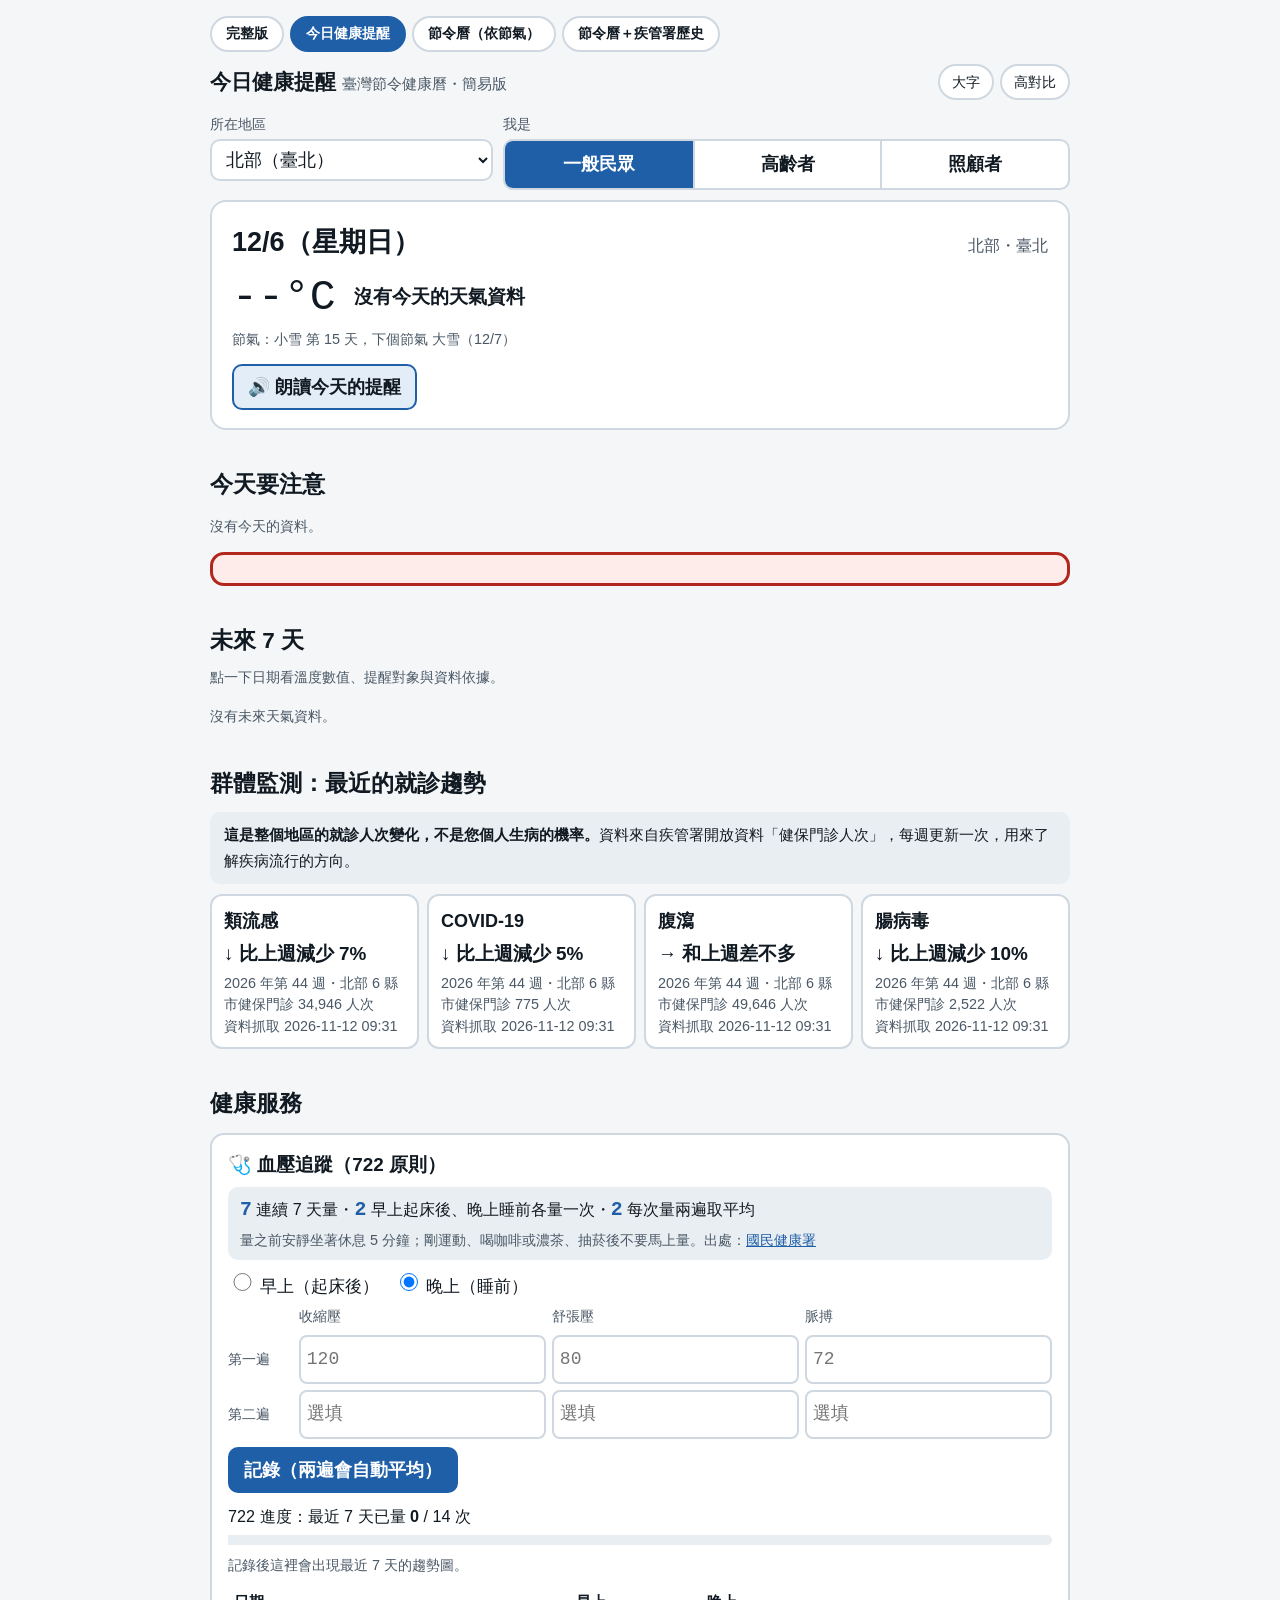
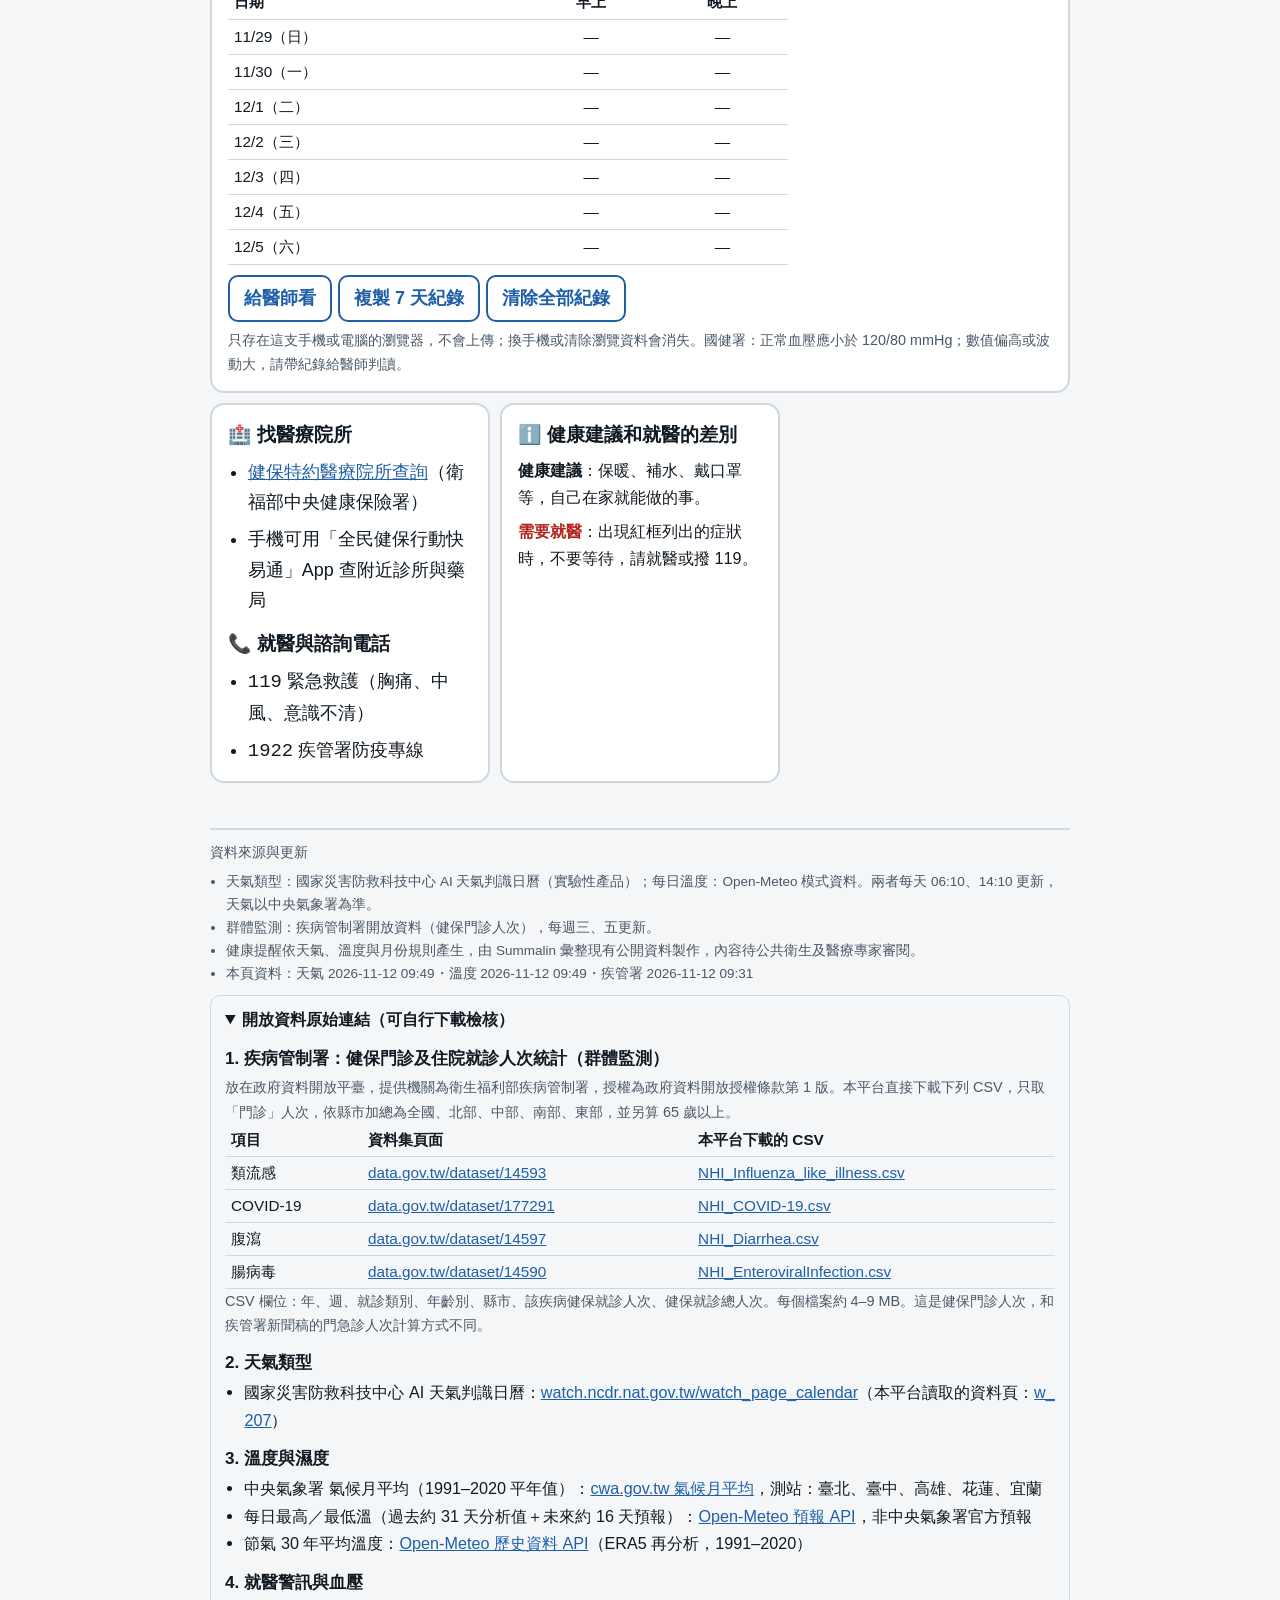
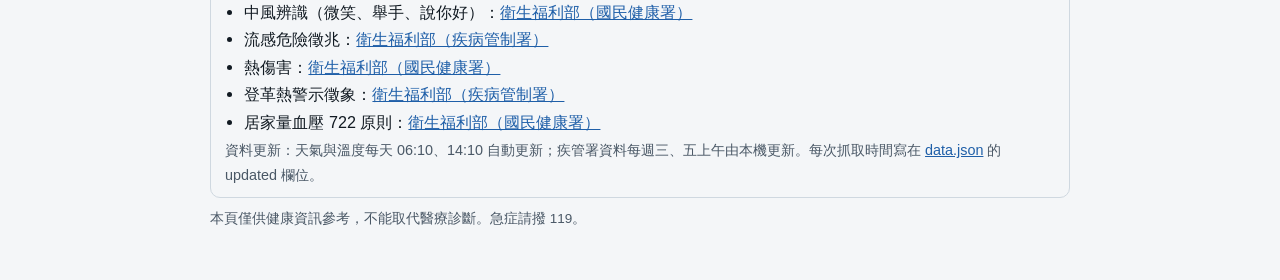
==== commit b9645419: "資安加固：GitHub Actions 固定提交碼、網頁加入內容安全政策 Co-Authored-By: Claude Opus 5.5 <noreply@anthropic.com>" ====
--- a/jieqi_health_web/site/v2/index.html
+++ b/jieqi_health_web/site/v2/index.html
@@ -2,6 +2,7 @@
 <html lang="zh-Hant-TW">
 <head>
 <meta charset="utf-8">
+<meta http-equiv="Content-Security-Policy" content="default-src 'self'; script-src 'self' 'unsafe-inline'; style-src 'self' 'unsafe-inline' https://fonts.googleapis.com; font-src https://fonts.gstatic.com; img-src 'self' data:; connect-src 'self'; object-src 'none'; base-uri 'self'; form-action 'none'">
 <meta name="viewport" content="width=device-width, initial-scale=1, viewport-fit=cover">
 <style>:root{padding-top:env(safe-area-inset-top,0px);padding-bottom:env(safe-area-inset-bottom,0px)}img{max-width:100%}[hidden]{display:none!important}</style>
 </head>
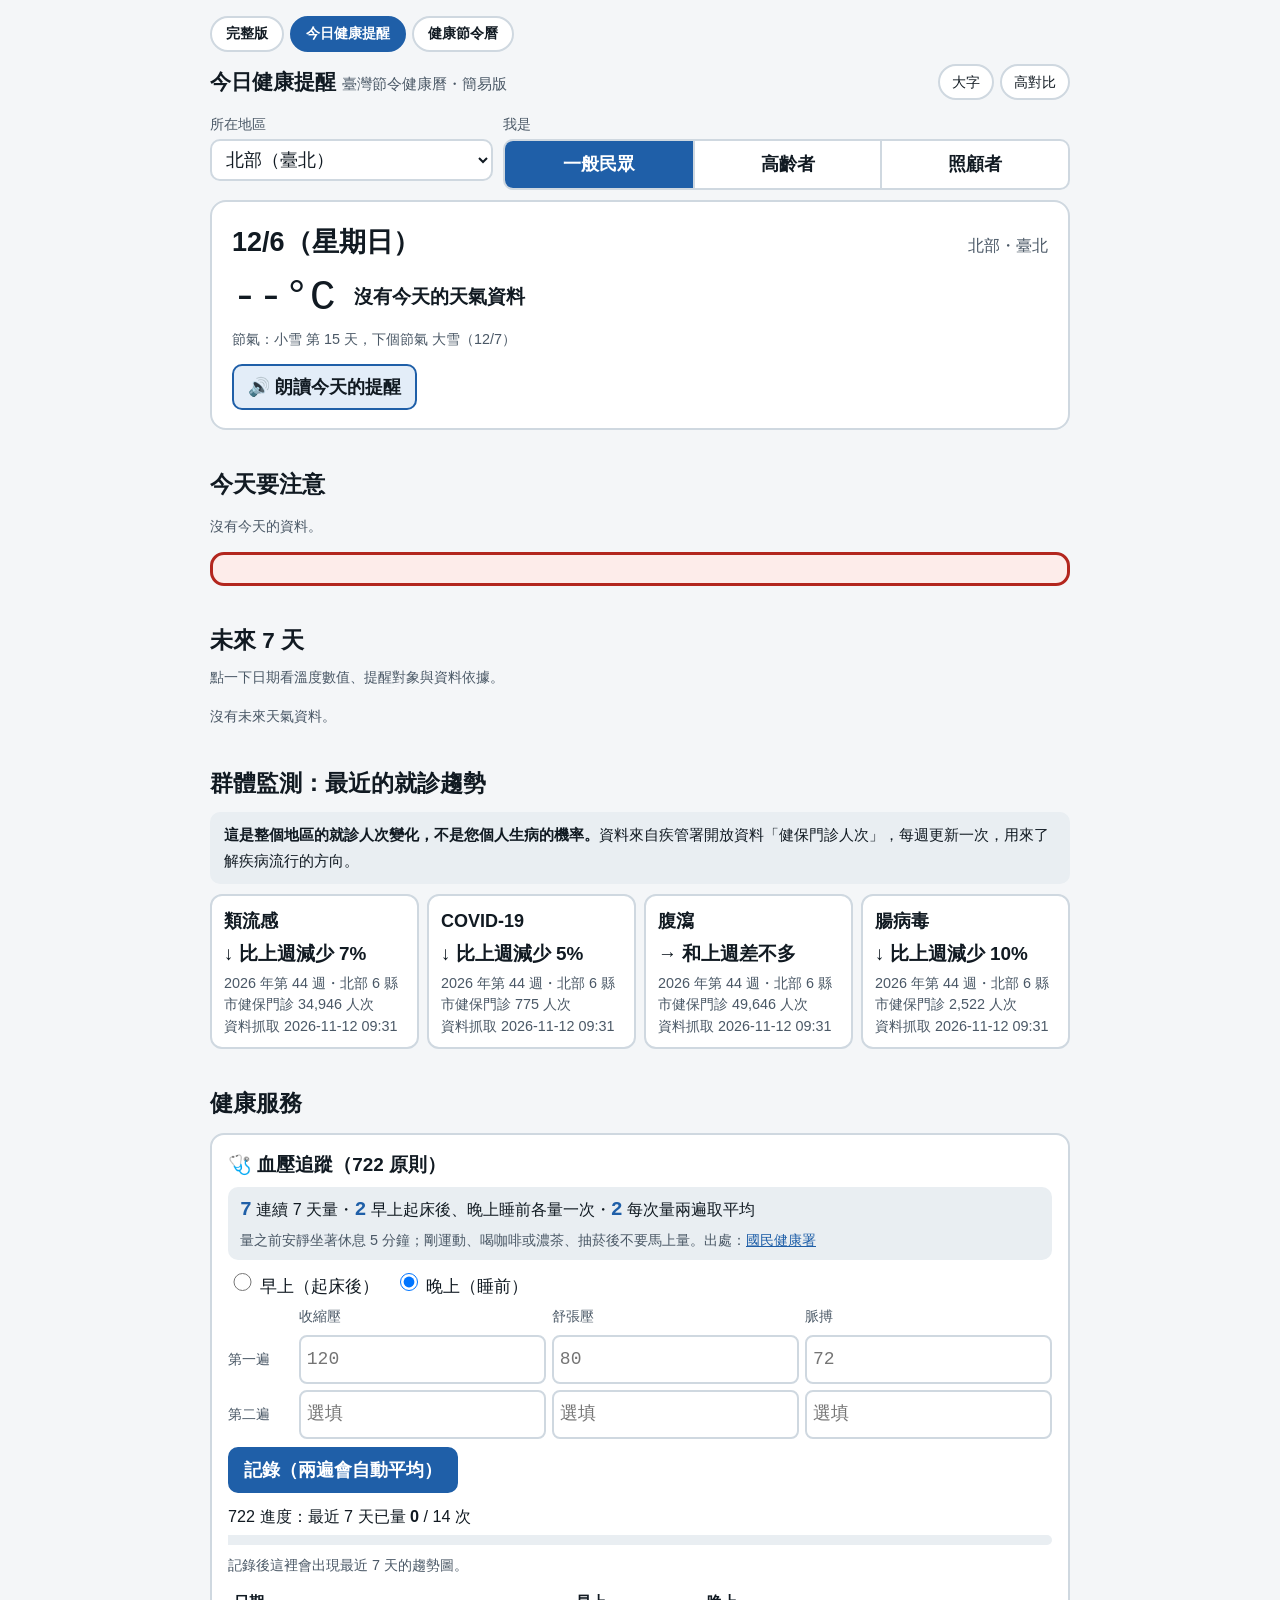
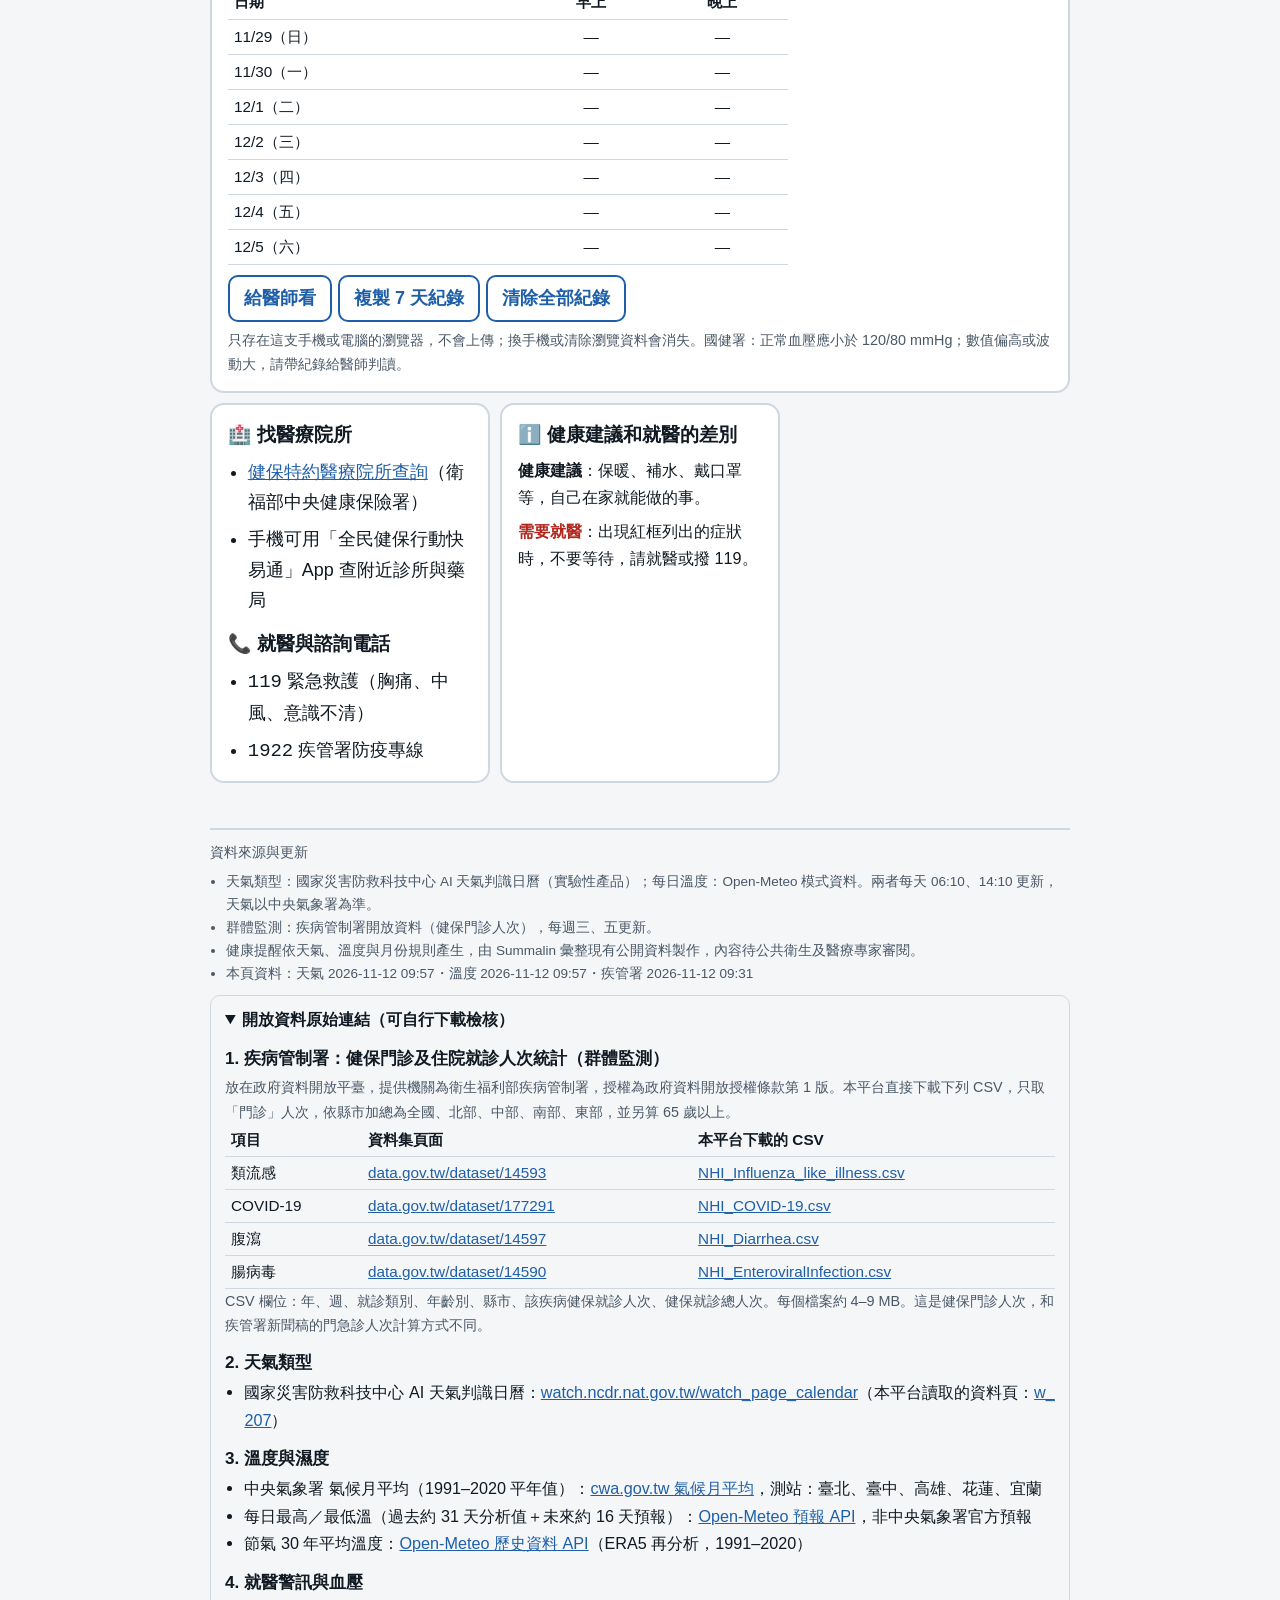
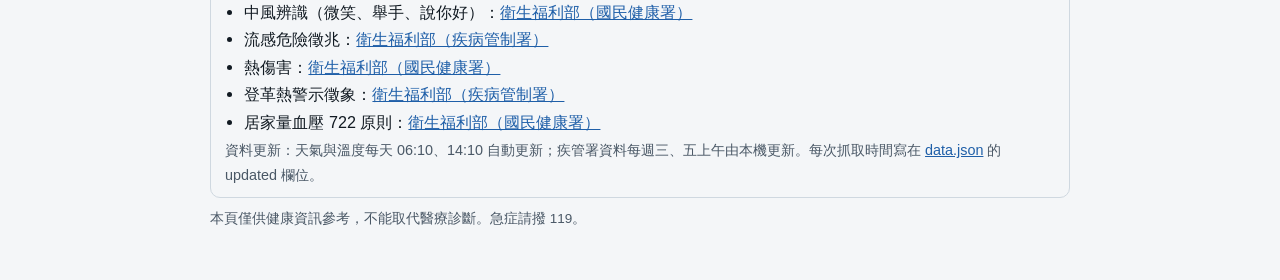
==== commit 8691dca9: "合併「節令曆」與「節令曆＋疾管署歷史」為「健康節令曆」（/v3/），/v4/ 轉址到 /v3/ Co-Authored-By: Claude Opus 5.5 <noreply@anthropic.c" ====
--- a/jieqi_health_web/site/v2/index.html
+++ b/jieqi_health_web/site/v2/index.html
@@ -186,7 +186,7 @@
 </style>
 
 <div class="wrap">
-  <nav class="vnav" aria-label="切換版本"><a href="../">完整版</a><a href="../v2/" aria-current="page">今日健康提醒</a><a href="../v3/">節令曆（依節氣）</a><a href="../v4/">節令曆＋疾管署歷史</a></nav>
+  <nav class="vnav" aria-label="切換版本"><a href="../">完整版</a><a href="../v2/" aria-current="page">今日健康提醒</a><a href="../v3/">健康節令曆</a></nav>
   <div class="top">
     <div class="brand"><b>今日健康提醒</b>臺灣節令健康曆・簡易版</div>
     <div class="tools" role="group" aria-label="顯示設定">
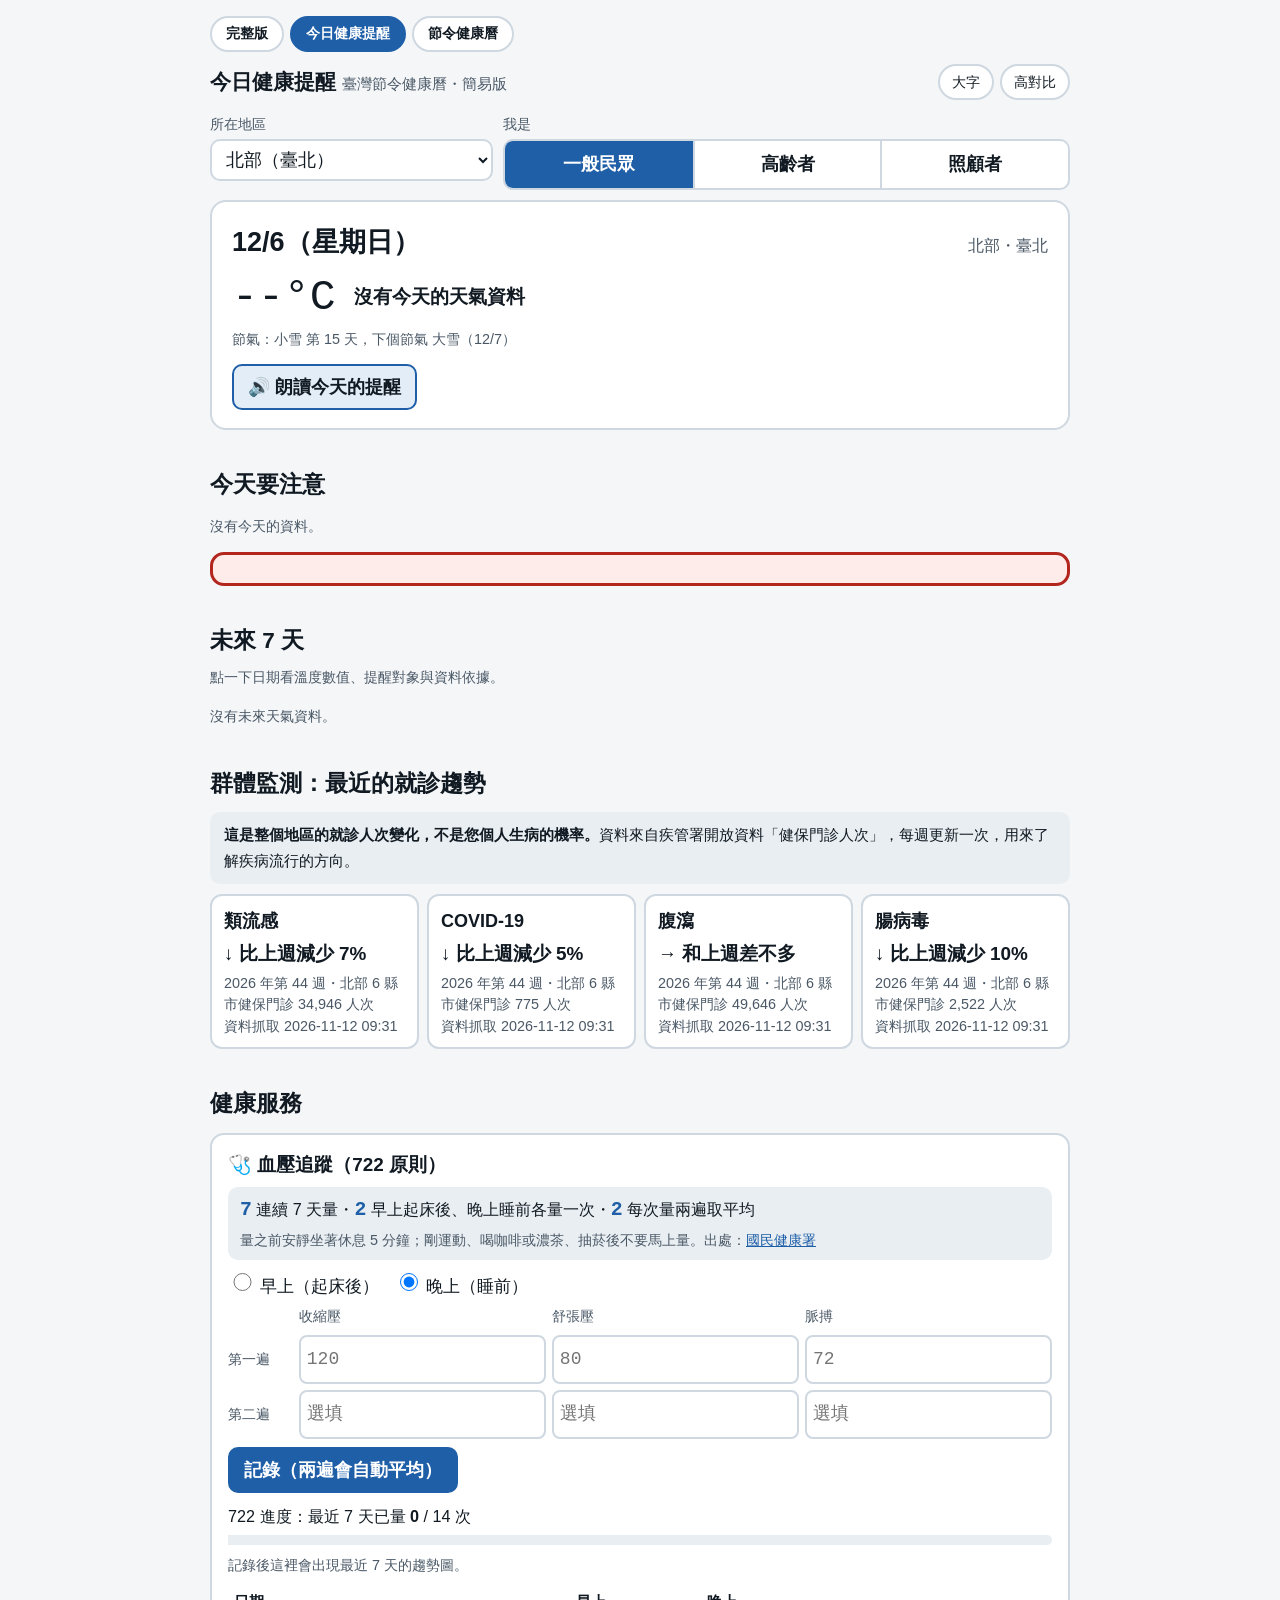
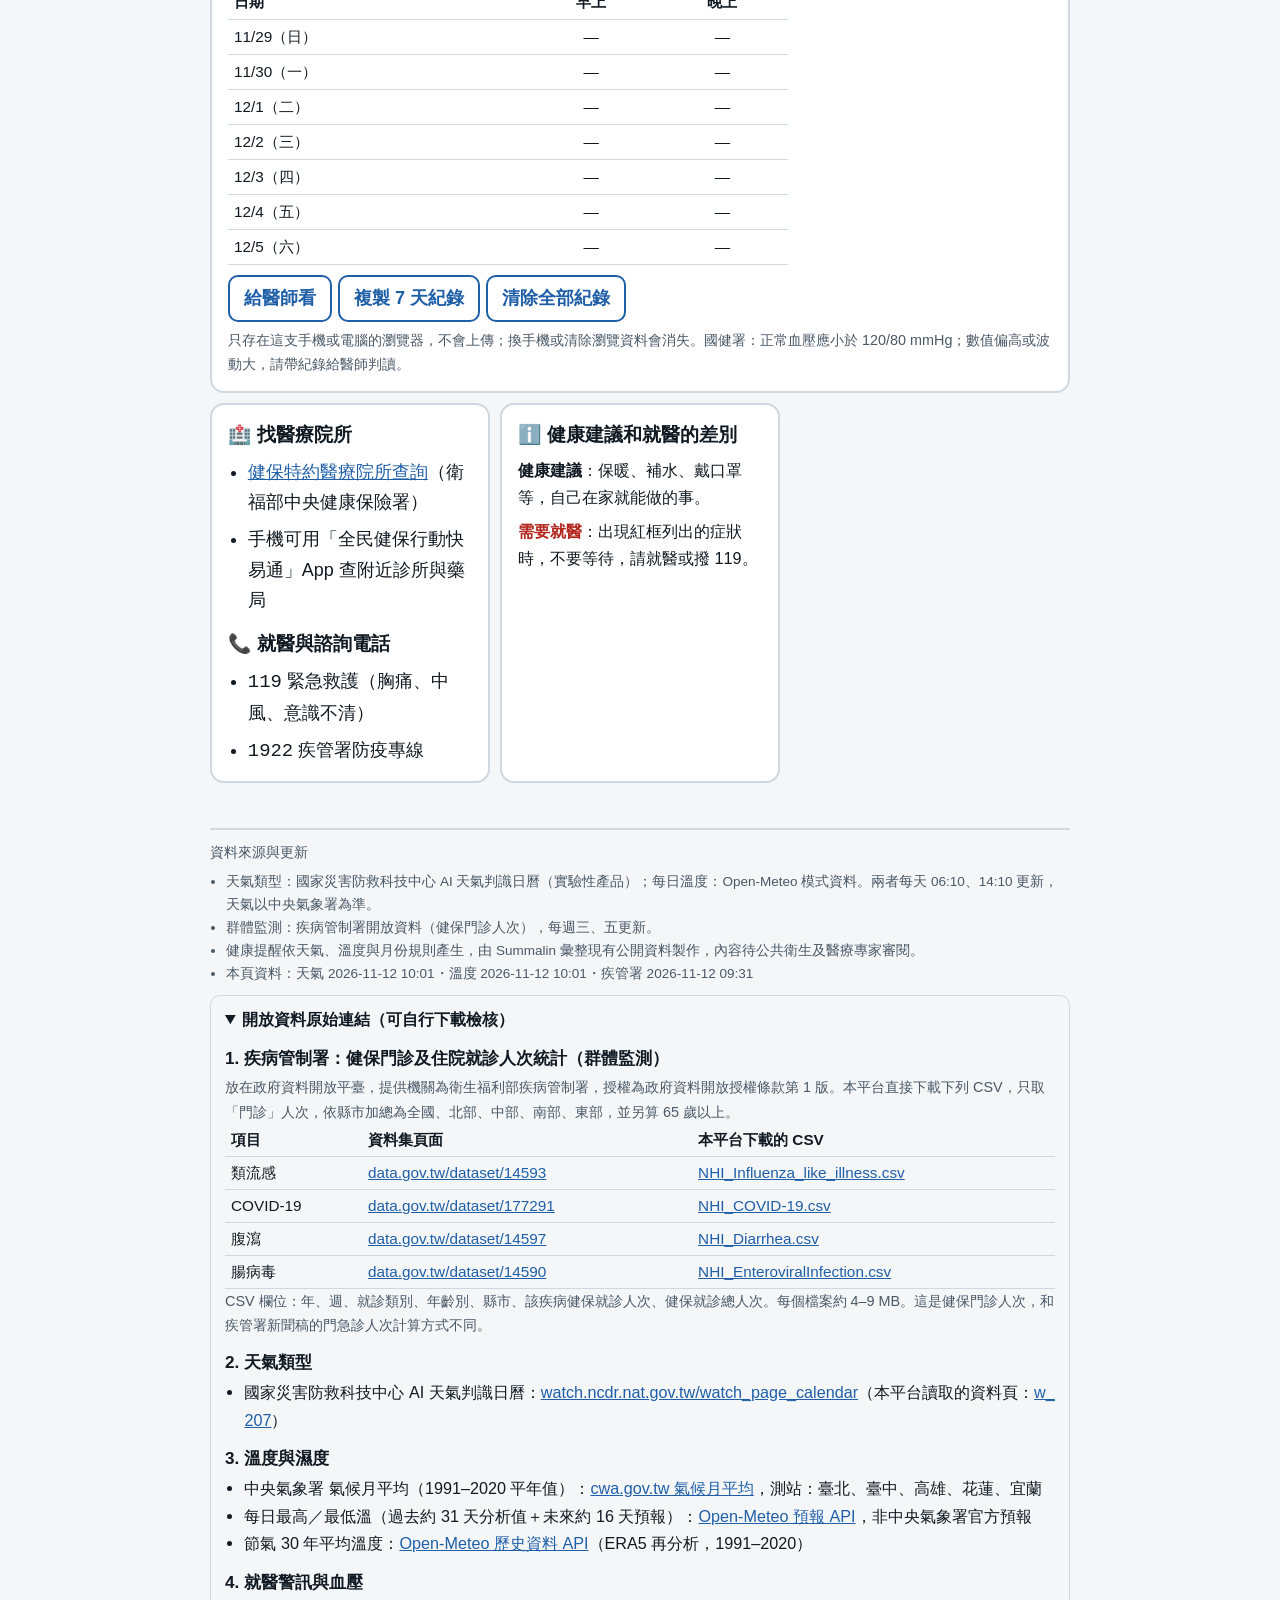
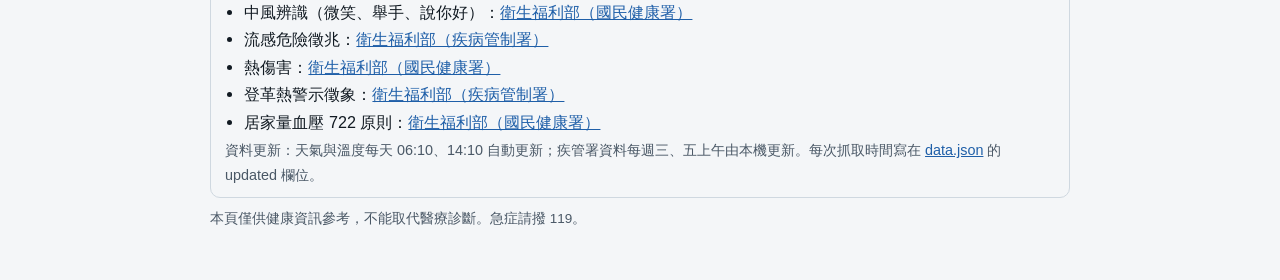
==== commit 590c2518: "合併版名稱統一為「節令健康曆」 Co-Authored-By: Claude Opus 5.5 <noreply@anthropic.com>" ====
--- a/jieqi_health_web/site/v2/index.html
+++ b/jieqi_health_web/site/v2/index.html
@@ -186,7 +186,7 @@
 </style>
 
 <div class="wrap">
-  <nav class="vnav" aria-label="切換版本"><a href="../">完整版</a><a href="../v2/" aria-current="page">今日健康提醒</a><a href="../v3/">健康節令曆</a></nav>
+  <nav class="vnav" aria-label="切換版本"><a href="../">完整版</a><a href="../v2/" aria-current="page">今日健康提醒</a><a href="../v3/">節令健康曆</a></nav>
   <div class="top">
     <div class="brand"><b>今日健康提醒</b>臺灣節令健康曆・簡易版</div>
     <div class="tools" role="group" aria-label="顯示設定">
